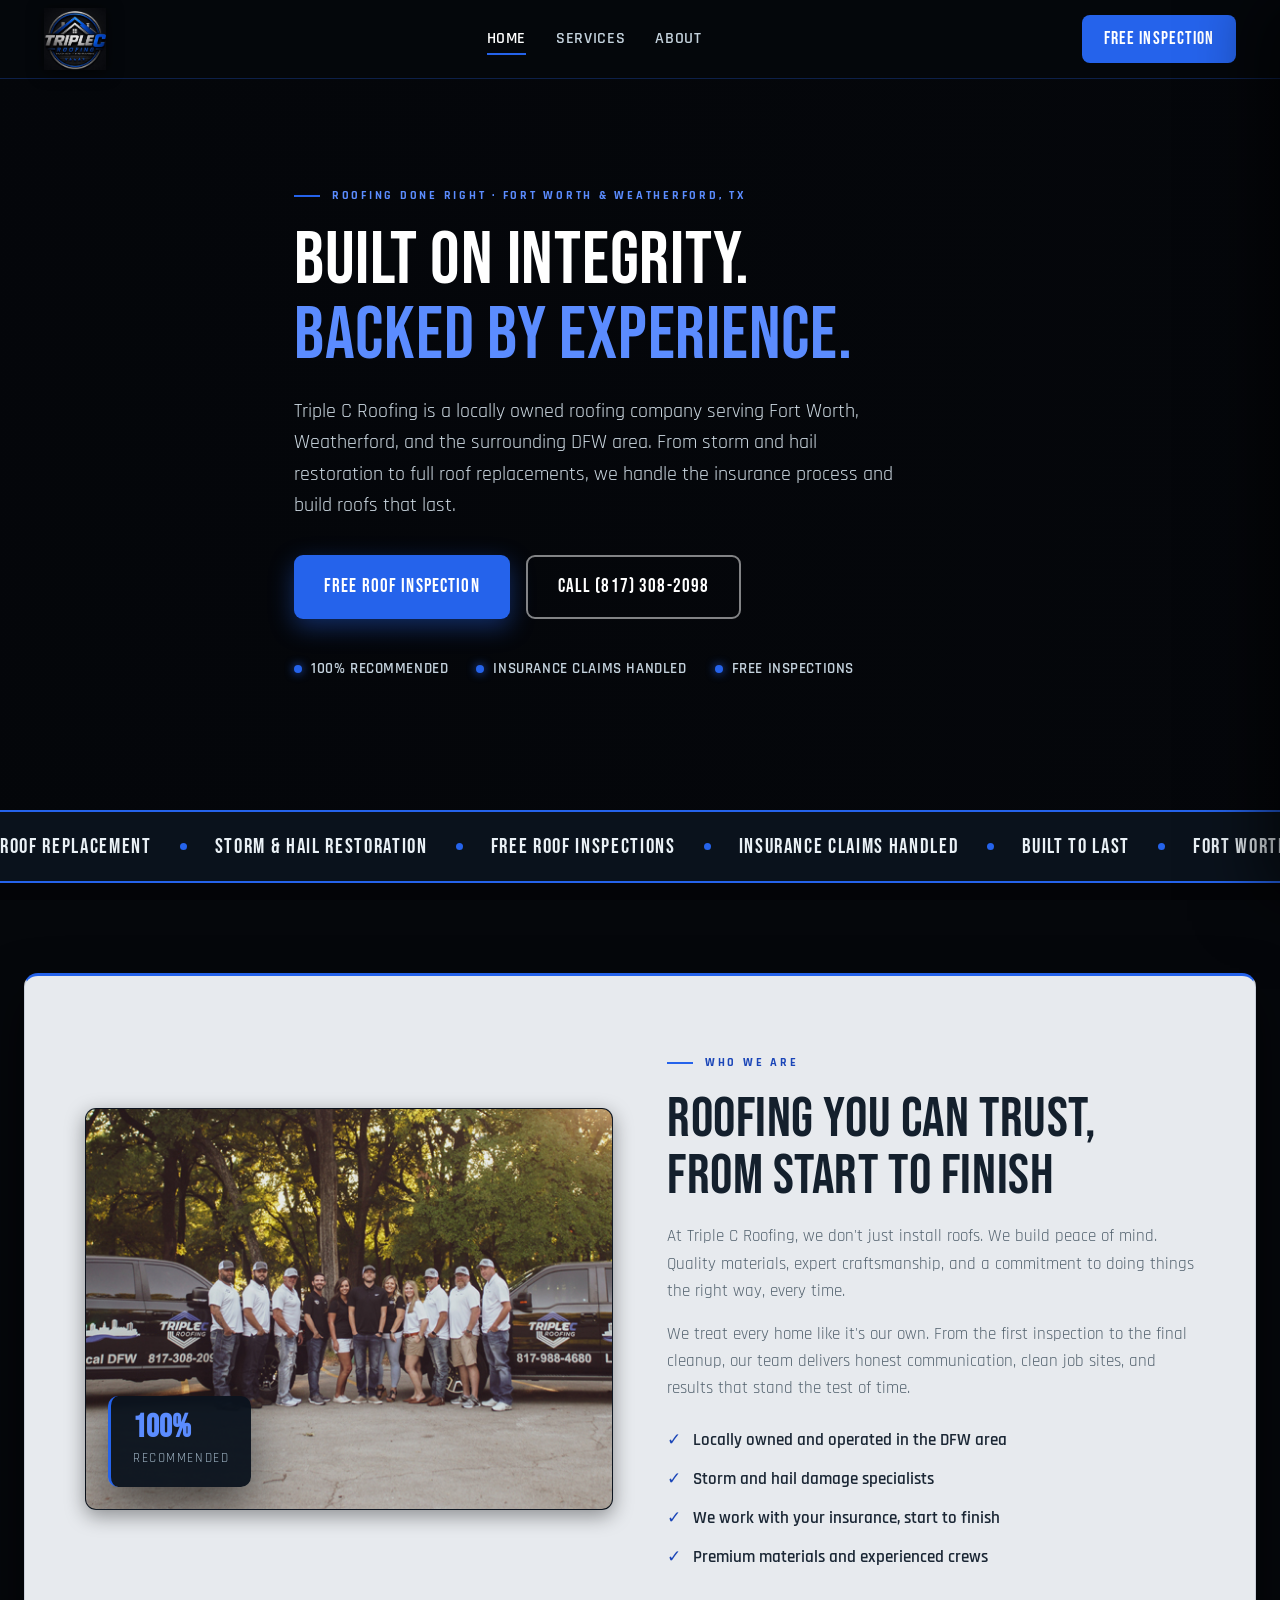
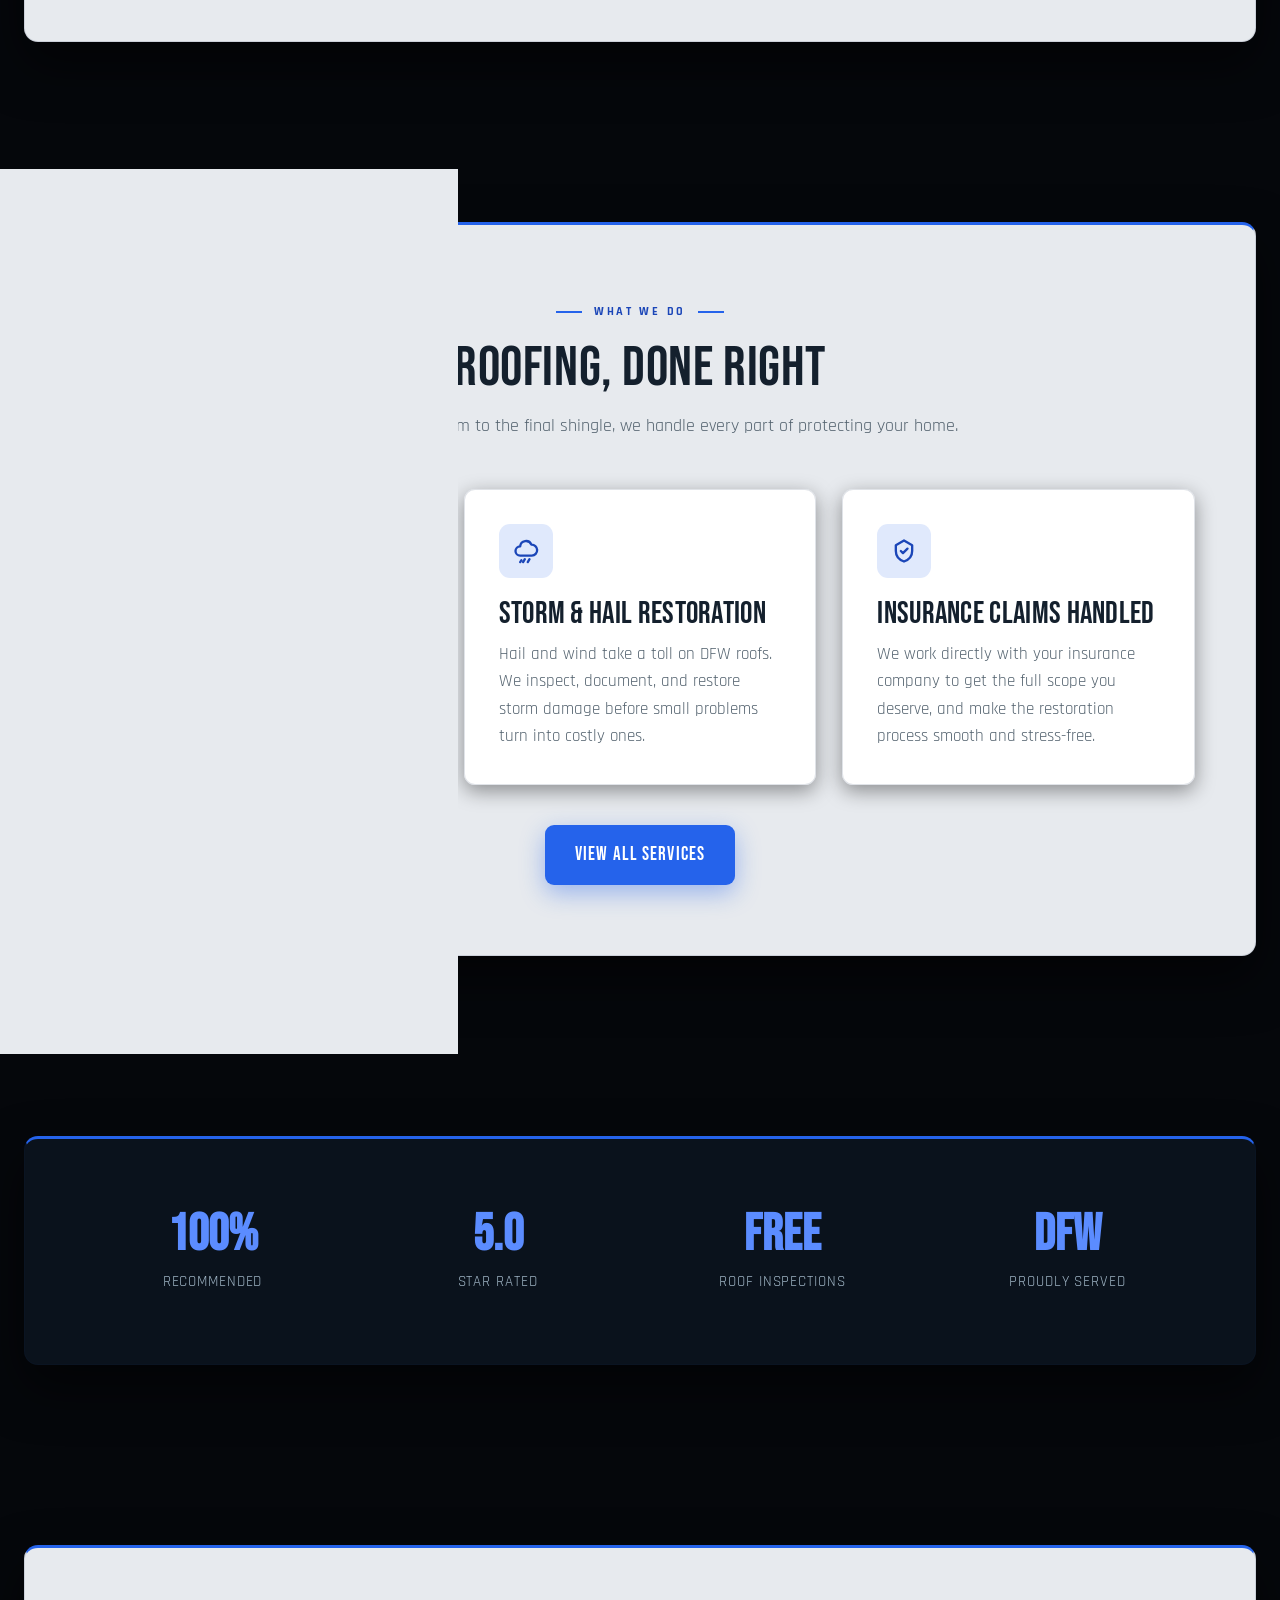
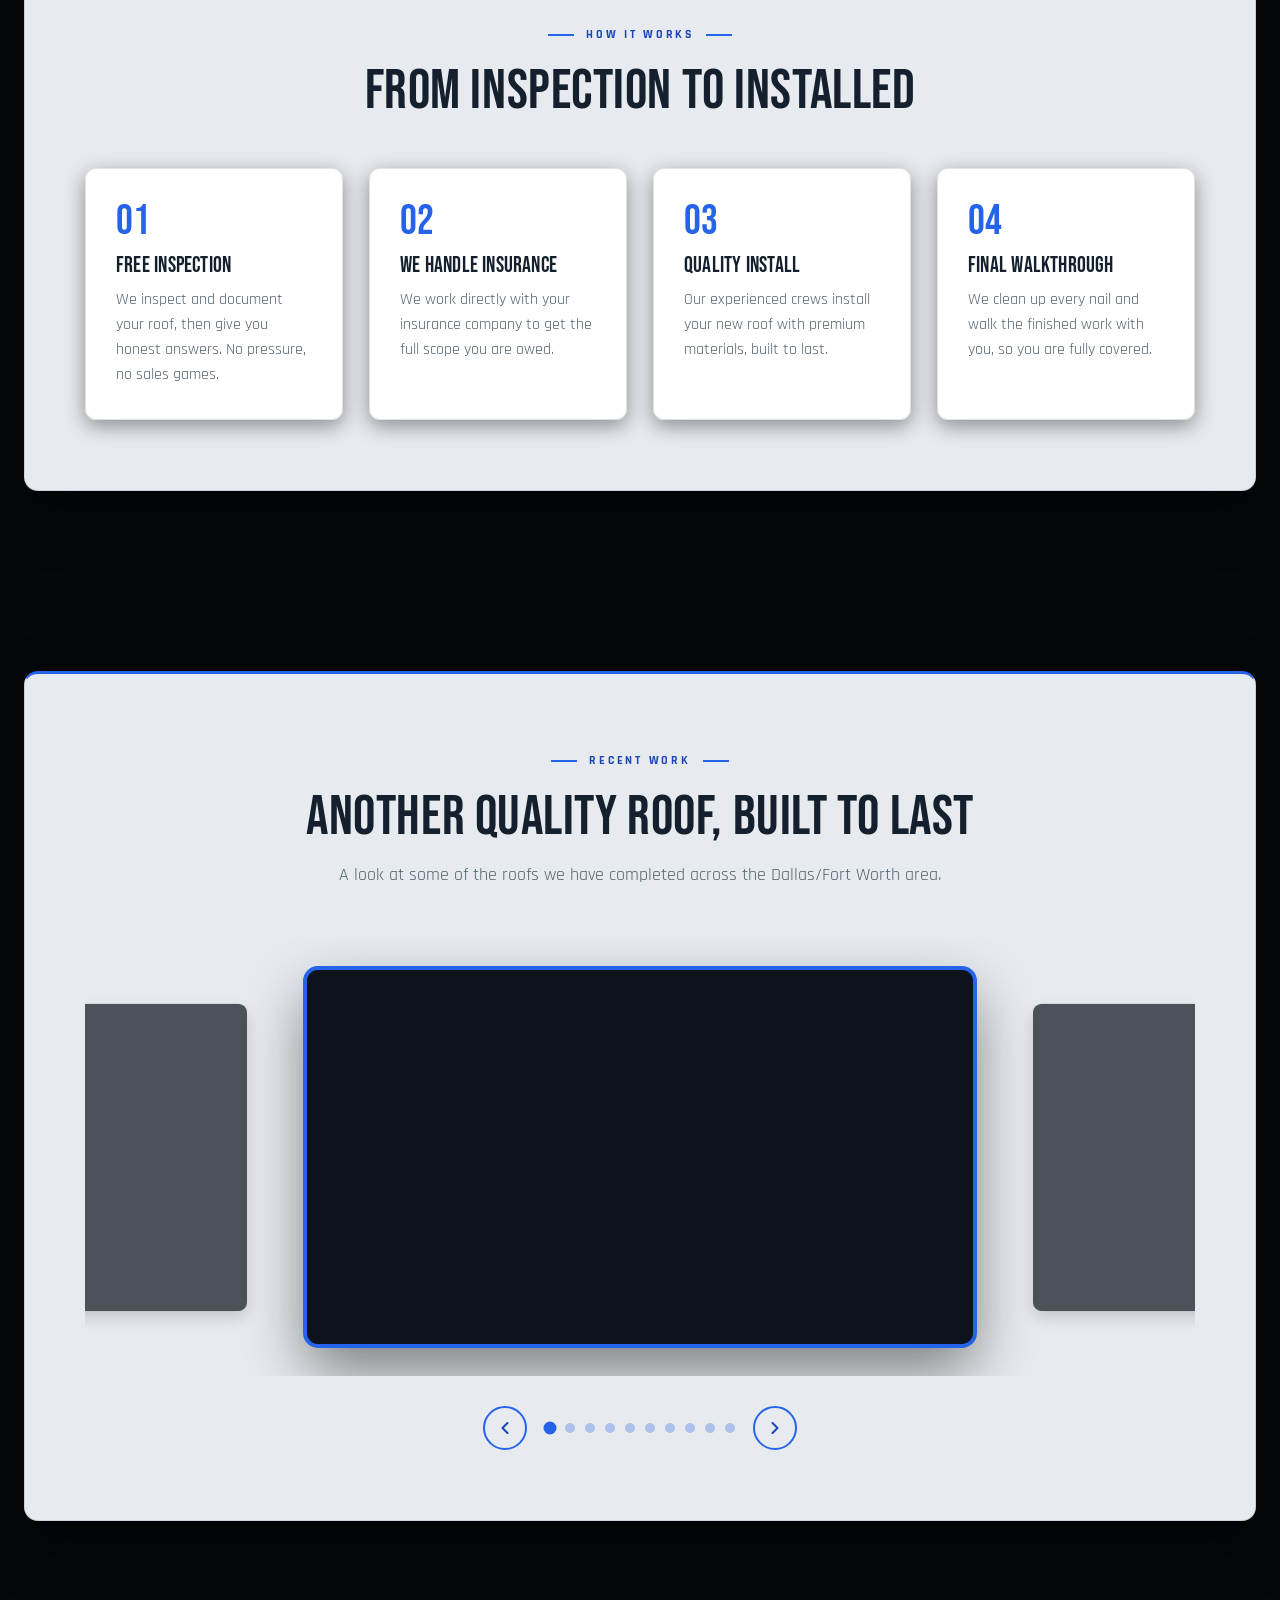
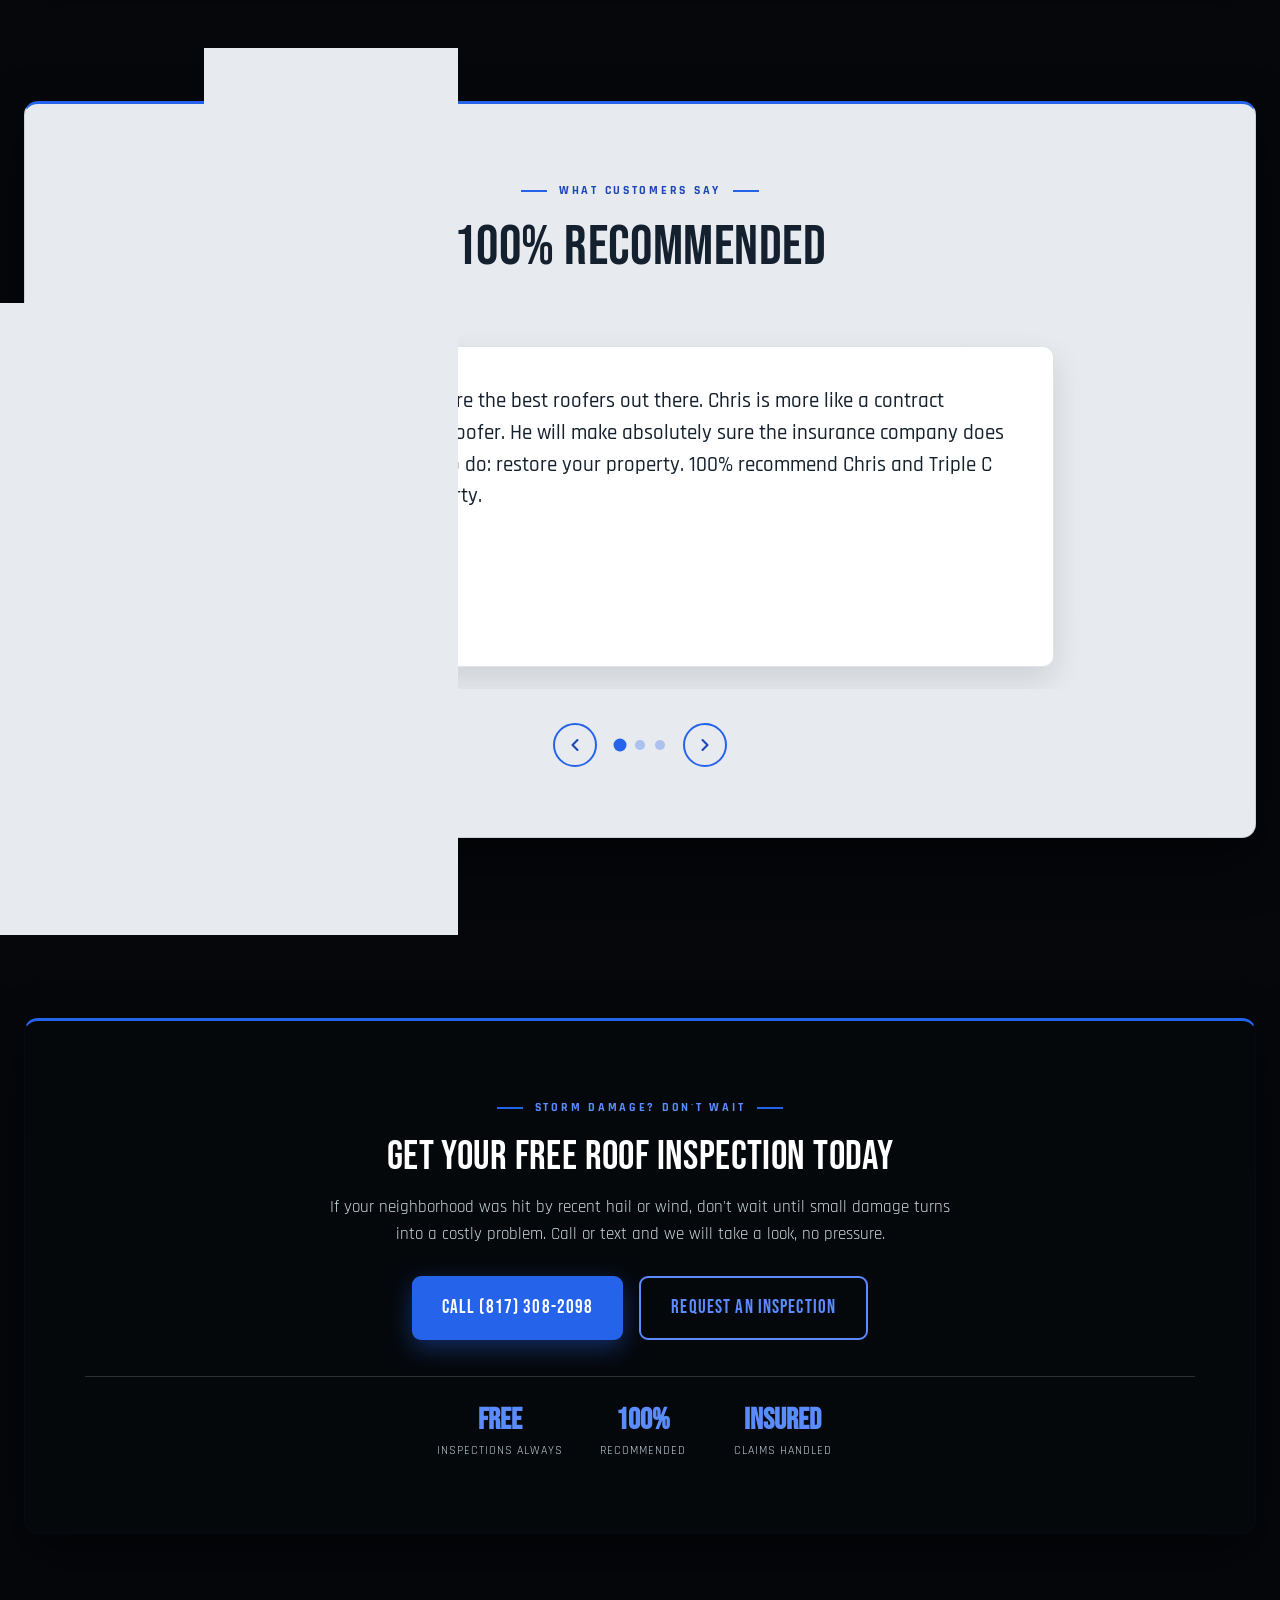
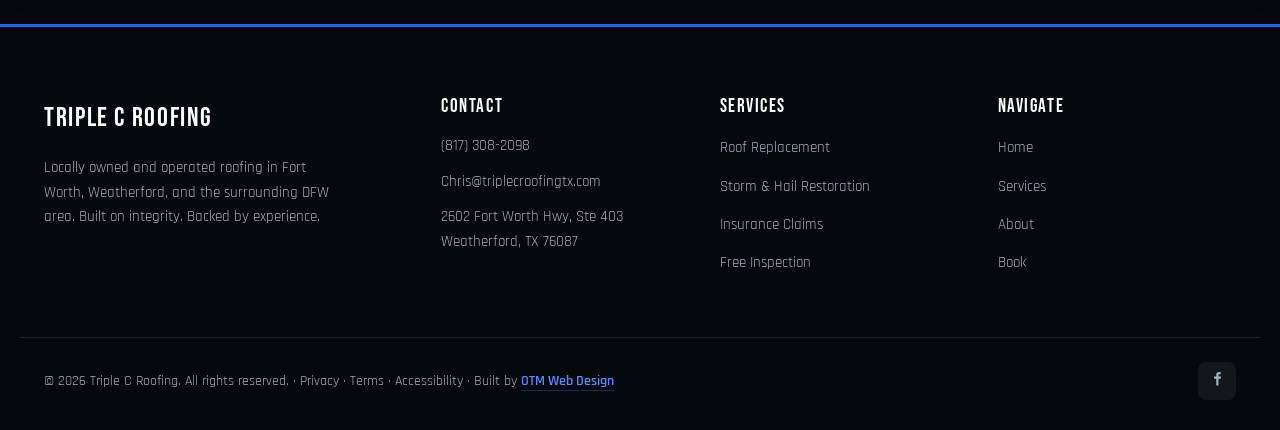
==== index.html @ 7a957431 "Initial build: Triple C Roofing demo site Cool-light background build (royal blue + steel over dark " ====
<!DOCTYPE html>
<html lang="en">
<head>
  <meta charset="UTF-8">
  <meta name="viewport" content="width=device-width, initial-scale=1.0">

  <title>Roofing in Fort Worth &amp; Weatherford, TX | Triple C Roofing</title>
  <meta name="description" content="Triple C Roofing is a locally owned Fort Worth and Weatherford, TX roofer. Roof replacement, storm and hail restoration, free inspections, and insurance claims handled.">
  <link rel="canonical" href="https://one-true-mission.github.io/triplec-roofing/">

  <link rel="preconnect" href="https://fonts.googleapis.com">
  <link rel="preconnect" href="https://fonts.gstatic.com" crossorigin>
  <link href="https://fonts.googleapis.com/css2?family=Bebas+Neue&family=Rajdhani:wght@400;500;600;700&display=swap" rel="stylesheet">

  <meta property="og:type" content="website">
  <meta property="og:site_name" content="Triple C Roofing">
  <meta property="og:title" content="Roofing in Fort Worth &amp; Weatherford, TX | Triple C Roofing">
  <meta property="og:description" content="Locally owned Fort Worth and Weatherford roofer. Roof replacement, storm and hail restoration, free inspections, and insurance claims handled.">
  <meta property="og:url" content="https://one-true-mission.github.io/triplec-roofing/">
  <meta property="og:image" content="https://one-true-mission.github.io/triplec-roofing/assets/og-image.jpg">
  <meta name="twitter:card" content="summary_large_image">
  <meta name="twitter:title" content="Roofing in Fort Worth &amp; Weatherford, TX | Triple C Roofing">
  <meta name="twitter:description" content="Locally owned DFW roofer. Storm restoration, replacements, free inspections, insurance handled.">
  <meta name="twitter:image" content="https://one-true-mission.github.io/triplec-roofing/assets/og-image.jpg">

  <script type="application/ld+json">
  {
    "@context": "https://schema.org",
    "@type": "RoofingContractor",
    "name": "Triple C Roofing",
    "description": "Locally owned and operated roofing company serving Fort Worth, Weatherford, and the surrounding Dallas/Fort Worth area. Roof replacement, storm and hail damage restoration, free inspections, and insurance claim assistance.",
    "url": "https://one-true-mission.github.io/triplec-roofing/",
    "logo": "https://one-true-mission.github.io/triplec-roofing/assets/logo.png",
    "image": "https://one-true-mission.github.io/triplec-roofing/assets/og-image.jpg",
    "telephone": "+1-817-308-2098",
    "email": "Chris@triplecroofingtx.com",
    "priceRange": "$$",
    "slogan": "Built on Integrity. Backed by Experience.",
    "founder": { "@type": "Person", "name": "Chris Sarchet" },
    "address": {
      "@type": "PostalAddress",
      "streetAddress": "2602 Fort Worth Highway, Suite 403",
      "addressLocality": "Weatherford",
      "addressRegion": "TX",
      "postalCode": "76087",
      "addressCountry": "US"
    },
    "areaServed": [
      { "@type": "City", "name": "Fort Worth" },
      { "@type": "City", "name": "Weatherford" },
      { "@type": "City", "name": "Rockwall" },
      { "@type": "City", "name": "Grand Prairie" }
    ],
    "aggregateRating": {
      "@type": "AggregateRating",
      "ratingValue": "5.0",
      "reviewCount": "19"
    },
    "sameAs": [
      "https://www.facebook.com/TripleCRoofingTX"
    ]
  }
  </script>

  <link rel="stylesheet" href="styles.css">
</head>
<body data-page="home">

  <!-- NAV -->
  <nav class="nav">
    <div class="nav-inner">
      <a class="brand" href="index.html" aria-label="Triple C Roofing home">
        <img src="assets/logo.png" alt="Triple C Roofing logo" onerror="this.style.display='none'">
      </a>
      <ul class="nav-links">
        <li><a href="index.html" data-nav="home">Home</a></li>
        <li><a href="services.html" data-nav="services">Services</a></li>
        <li><a href="about.html" data-nav="about">About</a></li>
      </ul>
      <a href="book.html" class="nav-cta">Free Inspection</a>
      <button class="hamburger" aria-label="Open menu" aria-expanded="false"><span></span><span></span><span></span></button>
    </div>
  </nav>

  <div class="nav-backdrop"></div>
  <aside class="mobile-menu" aria-label="Mobile navigation">
    <a href="index.html" data-nav="home">Home</a>
    <a href="services.html" data-nav="services">Services</a>
    <a href="about.html" data-nav="about">About</a>
    <a href="book.html" data-nav="book">Book</a>
    <a href="book.html" class="btn">Free Inspection</a>
  </aside>

  <!-- HERO -->
  <header class="hero" style="background-image:url('assets/hero-home.jpg')">
    <div class="inner hero-content">
      <span class="eyebrow">Roofing Done Right &middot; Fort Worth &amp; Weatherford, TX</span>
      <h1>Built On Integrity. <span>Backed By Experience.</span></h1>
      <p>Triple C Roofing is a locally owned roofing company serving Fort Worth, Weatherford, and the surrounding DFW area. From storm and hail restoration to full roof replacements, we handle the insurance process and build roofs that last.</p>
      <div class="hero-actions">
        <a href="book.html" class="btn btn-primary">Free Roof Inspection</a>
        <a href="tel:+18173082098" class="btn btn-ghost">Call (817) 308-2098</a>
      </div>
      <div class="hero-trust">
        <span>100% Recommended</span>
        <span>Insurance Claims Handled</span>
        <span>Free Inspections</span>
      </div>
    </div>
  </header>

  <!-- MARQUEE -->
  <div class="marquee" aria-hidden="true">
    <div class="marquee-track">
      <span class="marquee-item">Roof Replacement</span>
      <span class="marquee-item">Storm &amp; Hail Restoration</span>
      <span class="marquee-item">Free Roof Inspections</span>
      <span class="marquee-item">Insurance Claims Handled</span>
      <span class="marquee-item">Built To Last</span>
      <span class="marquee-item">Fort Worth &amp; Weatherford</span>
      <span class="marquee-item">Roof Replacement</span>
      <span class="marquee-item">Storm &amp; Hail Restoration</span>
      <span class="marquee-item">Free Roof Inspections</span>
      <span class="marquee-item">Insurance Claims Handled</span>
      <span class="marquee-item">Built To Last</span>
      <span class="marquee-item">Fort Worth &amp; Weatherford</span>
    </div>
  </div>

  <!-- INTRO -->
  <section>
    <div class="container">
      <div class="intro-grid">
        <div class="intro-media">
          <img src="assets/team.jpg" alt="The Triple C Roofing crew with their branded company trucks in the DFW area" onerror="this.style.display='none'">
          <div class="intro-badge">
            <strong>100%</strong>
            <span>Recommended</span>
          </div>
        </div>
        <div class="intro-copy">
          <span class="eyebrow">Who We Are</span>
          <h2>Roofing You Can Trust, From Start To Finish</h2>
          <p>At Triple C Roofing, we don't just install roofs. We build peace of mind. Quality materials, expert craftsmanship, and a commitment to doing things the right way, every time.</p>
          <p>We treat every home like it's our own. From the first inspection to the final cleanup, our team delivers honest communication, clean job sites, and results that stand the test of time.</p>
          <ul class="intro-list">
            <li>Locally owned and operated in the DFW area</li>
            <li>Storm and hail damage specialists</li>
            <li>We work with your insurance, start to finish</li>
            <li>Premium materials and experienced crews</li>
          </ul>
        </div>
      </div>
    </div>
  </section>

  <!-- SERVICES -->
  <section>
    <div class="container">
      <div class="section-head center">
        <span class="eyebrow eyebrow--center">What We Do</span>
        <h2>Roofing, Done Right</h2>
        <p class="lede">From the first storm to the final shingle, we handle every part of protecting your home.</p>
      </div>
      <div class="card-grid">
        <article class="card">
          <div class="card-icon" aria-hidden="true"><svg viewBox="0 0 24 24" fill="none" stroke="currentColor" stroke-width="2" stroke-linecap="round" stroke-linejoin="round"><path d="M3 12l9-7 9 7"/><path d="M5 10.5V20h14v-9.5"/><path d="M9.5 20v-5h5v5"/></svg></div>
          <h3>Roof Replacement</h3>
          <p>Full tear-off and replacement with premium materials and experienced crews. A new roof built to protect your home and stand the test of time.</p>
        </article>
        <article class="card">
          <div class="card-icon" aria-hidden="true"><svg viewBox="0 0 24 24" fill="none" stroke="currentColor" stroke-width="2" stroke-linecap="round" stroke-linejoin="round"><path d="M7 16a4 4 0 0 1 0-8 5 5 0 0 1 9.6-1.5A3.5 3.5 0 0 1 17 16z"/><path d="M11 19l-1.5 2.5M15 19l-1.5 2.5M8 20l-1 1.5"/></svg></div>
          <h3>Storm &amp; Hail Restoration</h3>
          <p>Hail and wind take a toll on DFW roofs. We inspect, document, and restore storm damage before small problems turn into costly ones.</p>
        </article>
        <article class="card">
          <div class="card-icon" aria-hidden="true"><svg viewBox="0 0 24 24" fill="none" stroke="currentColor" stroke-width="2" stroke-linecap="round" stroke-linejoin="round"><path d="M12 3l7 4v5c0 4.4-3 7.6-7 9-4-1.4-7-4.6-7-9V7z"/><path d="M9.3 12l1.8 1.8L15 10"/></svg></div>
          <h3>Insurance Claims Handled</h3>
          <p>We work directly with your insurance company to get the full scope you deserve, and make the restoration process smooth and stress-free.</p>
        </article>
      </div>
      <div class="services-more">
        <a href="services.html" class="btn btn-primary">View All Services</a>
      </div>
    </div>
  </section>

  <!-- STATS -->
  <section>
    <div class="container container--deep">
      <div class="stats-grid">
        <div class="stat"><strong>100%</strong><span>Recommended</span></div>
        <div class="stat"><strong>5.0</strong><span>Star Rated</span></div>
        <div class="stat"><strong>Free</strong><span>Roof Inspections</span></div>
        <div class="stat"><strong>DFW</strong><span>Proudly Served</span></div>
      </div>
    </div>
  </section>

  <!-- PROCESS -->
  <section>
    <div class="container">
      <div class="section-head center">
        <span class="eyebrow eyebrow--center">How It Works</span>
        <h2>From Inspection To Installed</h2>
      </div>
      <div class="process-grid">
        <div class="step"><span class="step-num">01</span><h3>Free Inspection</h3><p>We inspect and document your roof, then give you honest answers. No pressure, no sales games.</p></div>
        <div class="step"><span class="step-num">02</span><h3>We Handle Insurance</h3><p>We work directly with your insurance company to get the full scope you are owed.</p></div>
        <div class="step"><span class="step-num">03</span><h3>Quality Install</h3><p>Our experienced crews install your new roof with premium materials, built to last.</p></div>
        <div class="step"><span class="step-num">04</span><h3>Final Walkthrough</h3><p>We clean up every nail and walk the finished work with you, so you are fully covered.</p></div>
      </div>
    </div>
  </section>

  <!-- GALLERY -->
  <section>
    <div class="container">
      <div class="section-head center">
        <span class="eyebrow eyebrow--center">Recent Work</span>
        <h2>Another Quality Roof, Built To Last</h2>
        <p class="lede">A look at some of the roofs we have completed across the Dallas/Fort Worth area.</p>
      </div>
      <div class="car-viewport" data-gallery>
        <div class="car-track">
          <div class="car-slide" style="background-image:url('assets/gallery-1.jpg')" role="img" aria-label="Completed roof replacement on a Texas home"></div>
          <div class="car-slide" style="background-image:url('assets/gallery-2.jpg')" role="img" aria-label="Aerial view of a finished architectural shingle roof"></div>
          <div class="car-slide" style="background-image:url('assets/gallery-3.jpg')" role="img" aria-label="New roof and ridge line on a brick home"></div>
          <div class="car-slide" style="background-image:url('assets/gallery-4.jpg')" role="img" aria-label="Crew completing a roof installation"></div>
          <div class="car-slide" style="background-image:url('assets/gallery-5.jpg')" role="img" aria-label="Close-up of fresh shingle detail and flashing"></div>
          <div class="car-slide" style="background-image:url('assets/gallery-6.jpg')" role="img" aria-label="Finished roof replacement with a clean job site"></div>
          <div class="car-slide" style="background-image:url('assets/gallery-7.jpg')" role="img" aria-label="New roof on a Dallas/Fort Worth area home"></div>
          <div class="car-slide" style="background-image:url('assets/gallery-8.jpg')" role="img" aria-label="Roof replacement in progress by the Triple C crew"></div>
          <div class="car-slide" style="background-image:url('assets/gallery-9.jpg')" role="img" aria-label="Completed architectural shingle roof"></div>
          <div class="car-slide" style="background-image:url('assets/gallery-10.jpg')" role="img" aria-label="Aerial view of a finished Triple C roof"></div>
        </div>
      </div>
      <div class="car-controls">
        <button class="car-btn" data-car-prev aria-label="Previous photo"><svg viewBox="0 0 24 24" fill="none" stroke="currentColor" stroke-width="2.5" stroke-linecap="round" stroke-linejoin="round"><path d="M15 18l-6-6 6-6"/></svg></button>
        <div class="car-dots">
          <button class="car-dot is-active" aria-label="Photo 1"></button>
          <button class="car-dot" aria-label="Photo 2"></button>
          <button class="car-dot" aria-label="Photo 3"></button>
          <button class="car-dot" aria-label="Photo 4"></button>
          <button class="car-dot" aria-label="Photo 5"></button>
          <button class="car-dot" aria-label="Photo 6"></button>
          <button class="car-dot" aria-label="Photo 7"></button>
          <button class="car-dot" aria-label="Photo 8"></button>
          <button class="car-dot" aria-label="Photo 9"></button>
          <button class="car-dot" aria-label="Photo 10"></button>
        </div>
        <button class="car-btn" data-car-next aria-label="Next photo"><svg viewBox="0 0 24 24" fill="none" stroke="currentColor" stroke-width="2.5" stroke-linecap="round" stroke-linejoin="round"><path d="M9 6l6 6-6 6"/></svg></button>
      </div>
    </div>
  </section>

  <!-- REVIEWS -->
  <section>
    <div class="container">
      <div class="section-head center">
        <span class="eyebrow eyebrow--center">What Customers Say</span>
        <h2>100% Recommended</h2>
      </div>
      <div class="reviews-viewport" data-reviews>
        <div class="reviews-track">
          <div class="review">
            <div class="review-card">
            <p class="review-quote">Triple C and Chris are the best roofers out there. Chris is more like a contract attorney than just a roofer. He will make absolutely sure the insurance company does what you pay them to do: restore your property. 100% recommend Chris and Triple C to restore your property.</p>
            <div class="review-stars" aria-label="5 out of 5 stars">
              <svg viewBox="0 0 24 24" fill="currentColor"><path d="M12 2l3 6.3 6.9 1-5 4.9 1.2 6.8L12 17.8 5.9 21l1.2-6.8-5-4.9 6.9-1z"/></svg>
              <svg viewBox="0 0 24 24" fill="currentColor"><path d="M12 2l3 6.3 6.9 1-5 4.9 1.2 6.8L12 17.8 5.9 21l1.2-6.8-5-4.9 6.9-1z"/></svg>
              <svg viewBox="0 0 24 24" fill="currentColor"><path d="M12 2l3 6.3 6.9 1-5 4.9 1.2 6.8L12 17.8 5.9 21l1.2-6.8-5-4.9 6.9-1z"/></svg>
              <svg viewBox="0 0 24 24" fill="currentColor"><path d="M12 2l3 6.3 6.9 1-5 4.9 1.2 6.8L12 17.8 5.9 21l1.2-6.8-5-4.9 6.9-1z"/></svg>
              <svg viewBox="0 0 24 24" fill="currentColor"><path d="M12 2l3 6.3 6.9 1-5 4.9 1.2 6.8L12 17.8 5.9 21l1.2-6.8-5-4.9 6.9-1z"/></svg>
            </div>
            <div class="review-name">Bob Groff</div>
            <div class="review-meta">Facebook Recommendation</div>
            </div>
          </div>
          <div class="review">
            <div class="review-card">
            <p class="review-quote">Had a great experience with Triple C Roofing! They were professional, on time, and did quality work on our roof. Everything was completed as promised, and the clean-up was spotless. Highly recommend for anyone needing reliable roofing services!</p>
            <div class="review-stars" aria-label="5 out of 5 stars">
              <svg viewBox="0 0 24 24" fill="currentColor"><path d="M12 2l3 6.3 6.9 1-5 4.9 1.2 6.8L12 17.8 5.9 21l1.2-6.8-5-4.9 6.9-1z"/></svg>
              <svg viewBox="0 0 24 24" fill="currentColor"><path d="M12 2l3 6.3 6.9 1-5 4.9 1.2 6.8L12 17.8 5.9 21l1.2-6.8-5-4.9 6.9-1z"/></svg>
              <svg viewBox="0 0 24 24" fill="currentColor"><path d="M12 2l3 6.3 6.9 1-5 4.9 1.2 6.8L12 17.8 5.9 21l1.2-6.8-5-4.9 6.9-1z"/></svg>
              <svg viewBox="0 0 24 24" fill="currentColor"><path d="M12 2l3 6.3 6.9 1-5 4.9 1.2 6.8L12 17.8 5.9 21l1.2-6.8-5-4.9 6.9-1z"/></svg>
              <svg viewBox="0 0 24 24" fill="currentColor"><path d="M12 2l3 6.3 6.9 1-5 4.9 1.2 6.8L12 17.8 5.9 21l1.2-6.8-5-4.9 6.9-1z"/></svg>
            </div>
            <div class="review-name">Mathew Taylor</div>
            <div class="review-meta">Facebook Recommendation</div>
            </div>
          </div>
          <div class="review">
            <div class="review-card">
            <p class="review-quote">I highly recommend Jason and his crew for your roofing job. Professional from start to finish and a pleasure to work with.</p>
            <div class="review-stars" aria-label="5 out of 5 stars">
              <svg viewBox="0 0 24 24" fill="currentColor"><path d="M12 2l3 6.3 6.9 1-5 4.9 1.2 6.8L12 17.8 5.9 21l1.2-6.8-5-4.9 6.9-1z"/></svg>
              <svg viewBox="0 0 24 24" fill="currentColor"><path d="M12 2l3 6.3 6.9 1-5 4.9 1.2 6.8L12 17.8 5.9 21l1.2-6.8-5-4.9 6.9-1z"/></svg>
              <svg viewBox="0 0 24 24" fill="currentColor"><path d="M12 2l3 6.3 6.9 1-5 4.9 1.2 6.8L12 17.8 5.9 21l1.2-6.8-5-4.9 6.9-1z"/></svg>
              <svg viewBox="0 0 24 24" fill="currentColor"><path d="M12 2l3 6.3 6.9 1-5 4.9 1.2 6.8L12 17.8 5.9 21l1.2-6.8-5-4.9 6.9-1z"/></svg>
              <svg viewBox="0 0 24 24" fill="currentColor"><path d="M12 2l3 6.3 6.9 1-5 4.9 1.2 6.8L12 17.8 5.9 21l1.2-6.8-5-4.9 6.9-1z"/></svg>
            </div>
            <div class="review-name">Pat Spence</div>
            <div class="review-meta">Facebook Recommendation</div>
            </div>
          </div>
        </div>
      </div>
      <div class="reviews-controls">
        <button class="rev-btn" data-rev-prev aria-label="Previous review"><svg viewBox="0 0 24 24" fill="none" stroke="currentColor" stroke-width="2.5" stroke-linecap="round" stroke-linejoin="round"><path d="M15 18l-6-6 6-6"/></svg></button>
        <div class="rev-dots">
          <button class="rev-dot is-active" aria-label="Review 1"></button>
          <button class="rev-dot" aria-label="Review 2"></button>
          <button class="rev-dot" aria-label="Review 3"></button>
        </div>
        <button class="rev-btn" data-rev-next aria-label="Next review"><svg viewBox="0 0 24 24" fill="none" stroke="currentColor" stroke-width="2.5" stroke-linecap="round" stroke-linejoin="round"><path d="M9 6l6 6-6 6"/></svg></button>
      </div>
    </div>
  </section>

  <!-- CTA -->
  <section>
    <div class="container cta">
      <span class="eyebrow eyebrow--center">Storm Damage? Don't Wait</span>
      <h2>Get Your Free Roof Inspection Today</h2>
      <p>If your neighborhood was hit by recent hail or wind, don't wait until small damage turns into a costly problem. Call or text and we will take a look, no pressure.</p>
      <div class="cta-actions">
        <a href="tel:+18173082098" class="btn btn-primary">Call (817) 308-2098</a>
        <a href="book.html" class="btn btn-outline">Request An Inspection</a>
      </div>
      <div class="cta-trust">
        <div><strong>Free</strong><span>Inspections Always</span></div>
        <div><strong>100%</strong><span>Recommended</span></div>
        <div><strong>Insured</strong><span>Claims Handled</span></div>
      </div>
    </div>
  </section>

  <!-- FOOTER -->
  <footer class="footer">
    <div class="footer-grid">
      <div class="footer-brand">
        <span class="brand-mark">TRIPLE C ROOFING</span>
        <p>Locally owned and operated roofing in Fort Worth, Weatherford, and the surrounding DFW area. Built on integrity. Backed by experience.</p>
      </div>
      <div>
        <h4>Contact</h4>
        <ul class="footer-contact">
          <li><a href="tel:+18173082098">(817) 308-2098</a></li>
          <li><a href="mailto:Chris@triplecroofingtx.com">Chris@triplecroofingtx.com</a></li>
          <li><span>2602 Fort Worth Hwy, Ste 403<br>Weatherford, TX 76087</span></li>
        </ul>
      </div>
      <div>
        <h4>Services</h4>
        <ul>
          <li><a href="services.html">Roof Replacement</a></li>
          <li><a href="services.html">Storm &amp; Hail Restoration</a></li>
          <li><a href="services.html">Insurance Claims</a></li>
          <li><a href="book.html">Free Inspection</a></li>
        </ul>
      </div>
      <div>
        <h4>Navigate</h4>
        <ul>
          <li><a href="index.html">Home</a></li>
          <li><a href="services.html">Services</a></li>
          <li><a href="about.html">About</a></li>
          <li><a href="book.html">Book</a></li>
        </ul>
      </div>
    </div>
    <div class="footer-bottom">
      <div>&copy; 2026 Triple C Roofing. All rights reserved. &middot;
        <a href="privacy.html">Privacy</a> &middot;
        <a href="terms.html">Terms</a> &middot;
        <a href="accessibility.html">Accessibility</a> &middot;
        Built by <a href="https://otm-designs.com" target="_blank" rel="noopener">OTM Web Design</a>
      </div>
      <div class="footer-social">
        <a href="https://www.facebook.com/TripleCRoofingTX" target="_blank" rel="noopener" aria-label="Triple C Roofing on Facebook">
          <svg viewBox="0 0 24 24" fill="currentColor"><path d="M14 9h3l.5-3H14V4.5c0-.9.3-1.5 1.6-1.5H17V.3C16.7.2 15.8 0 14.7 0 12.3 0 11 1.4 11 4v2H8v3h3v9h3z"/></svg>
        </a>
      </div>
    </div>
  </footer>

  <a href="tel:+18173082098" class="call-bar">Call Now &middot; (817) 308-2098</a>

  <script src="script.js"></script>
</body>
</html>
---- styles.css ----
/* ============================================================
   TRIPLE C ROOFING
   Built by OTM Web Design
   Background build: cool-light porcelain frames floating over a
   dark atmospheric roofline background. Royal-blue brand accent
   with brushed-steel neutrals, matching the TripleC logo.
   ============================================================ */

/* ---------- RESET ---------- */
*, *::before, *::after { box-sizing: border-box; margin: 0; padding: 0; }
html { scroll-behavior: smooth; -webkit-text-size-adjust: 100%; }
img { max-width: 100%; display: block; }
a { text-decoration: none; color: inherit; }
ul { list-style: none; }
button { font-family: inherit; cursor: pointer; border: none; background: none; }
input, textarea, select { font-family: inherit; }

/* ---------- TOKENS ---------- */
:root {
  --accent: #2563eb;
  --accent-bright: #5b8cff;
  --accent-deep: #1b46b8;
  --accent-rgb: 37, 99, 235;

  --ink: #1b2735;
  --ink-soft: #54636f;
  --heading: #14202d;

  --frame: rgba(244, 247, 251, 0.95);
  --frame-card: rgba(255, 255, 255, 0.97);
  --frame-deep: rgba(11, 19, 30, 0.96);
  --frame-deep-text: #eaf1f6;
  --frame-deep-soft: #9fb4c4;

  --footer-bg: #05080c;
  --line: rgba(20, 45, 80, 0.13);

  --bg-fallback: #05070b;
  --media-fallback: linear-gradient(150deg, #131a23 0%, #060a0f 100%);

  --shadow-soft: 0 6px 20px rgba(0, 0, 0, 0.4);
  --shadow-lift: 0 22px 50px rgba(0, 0, 0, 0.55);

  --container: 1240px;
  --radius: 14px;
  --radius-card: 11px;

  --font-display: 'Bebas Neue', 'Arial Narrow', sans-serif;
  --font-body: 'Rajdhani', 'Segoe UI', system-ui, sans-serif;
}

/* ---------- BASE ---------- */
body {
  font-family: var(--font-body);
  font-size: 17px;
  line-height: 1.6;
  color: var(--ink);
  background: var(--bg-fallback);
  overflow-x: hidden;
}
body.nav-open { overflow: hidden; }

body::before {
  content: "";
  position: fixed;
  inset: 0;
  background-image: url('assets/body-bg.jpg');
  background-size: cover;
  background-position: center;
  background-color: var(--bg-fallback);
  filter: brightness(0.62) saturate(1.05);
  z-index: -2;
}
body::after {
  content: "";
  position: fixed;
  inset: 0;
  background: radial-gradient(1200px 600px at 72% -10%, rgba(var(--accent-rgb), 0.18), transparent 60%);
  z-index: -1;
}

h1, h2, h3, h4 {
  font-family: var(--font-display);
  font-weight: 400;
  line-height: 1.02;
  letter-spacing: 0.01em;
  text-transform: uppercase;
  text-wrap: balance;
  color: var(--heading);
}
p { text-wrap: pretty; }

h1 { font-size: clamp(2.8rem, 6vw, 4.6rem); }
h2 { font-size: clamp(2.2rem, 4.5vw, 3.5rem); }
h3 { font-size: clamp(1.5rem, 2.4vw, 2rem); }

.lede { font-size: 1.15rem; color: var(--ink-soft); text-wrap: pretty; }

/* ---------- SHARED LAYOUT ---------- */
.inner { width: 100%; max-width: var(--container); margin: 0 auto; padding: 0 24px; }
section { padding: 90px 0; position: relative; }

.container {
  position: relative;
  width: calc(100% - 48px);
  max-width: var(--container);
  margin: 0 auto;
  background: var(--frame);
  border: 1px solid var(--line);
  border-top: 3px solid var(--accent);
  border-radius: var(--radius);
  box-shadow: var(--shadow-lift);
  backdrop-filter: blur(8px);
  padding: 70px 60px;
}
.container--deep { background: var(--frame-deep); }
.container--deep h2, .container--deep h3 { color: #fff; }
.container--prose { max-width: 880px; }

/* ---------- EYEBROW ---------- */
.eyebrow { display: inline-flex; align-items: center; gap: 12px; font-size: 0.78rem; font-weight: 700; letter-spacing: 0.22em; text-transform: uppercase; color: var(--accent-deep); margin-bottom: 18px; }
.eyebrow::before { content: ""; width: 26px; height: 2px; background: var(--accent); }
.eyebrow--center { justify-content: center; }
.eyebrow--center::after { content: ""; width: 26px; height: 2px; background: var(--accent); }
.hero .eyebrow, .page-hero .eyebrow, .cta .eyebrow, .container--deep .eyebrow { color: var(--accent-bright); }

/* ---------- BUTTONS ---------- */
.btn { display: inline-flex; align-items: center; justify-content: center; gap: 10px; font-family: var(--font-display); font-size: 1.18rem; letter-spacing: 0.06em; text-transform: uppercase; padding: 15px 30px; border-radius: 9px; transition: transform 0.2s ease, background 0.2s ease, color 0.2s ease, box-shadow 0.2s ease; }
.btn-primary { background: var(--accent); color: #fff; box-shadow: 0 8px 24px rgba(var(--accent-rgb), 0.4); }
.btn-primary:hover { background: var(--accent-bright); transform: translateY(-3px); box-shadow: 0 12px 30px rgba(var(--accent-rgb), 0.5); }
.btn-outline { border: 2px solid var(--accent); color: var(--accent-deep); }
.btn-outline:hover { background: var(--accent); color: #fff; transform: translateY(-3px); }
.cta .btn-outline { color: var(--accent-bright); border-color: var(--accent-bright); }
.btn-ghost { border: 2px solid rgba(255, 255, 255, 0.5); color: #fff; }
.btn-ghost:hover { background: #fff; color: #06080b; transform: translateY(-3px); }
.btn-block { width: 100%; }

/* ============================================================
   NAV
   ============================================================ */
.nav { position: fixed; top: 0; left: 0; right: 0; z-index: 100; background: rgba(5, 8, 12, 0.88); backdrop-filter: blur(10px); border-bottom: 1px solid rgba(var(--accent-rgb), 0.28); }
.nav-inner { display: flex; align-items: center; justify-content: space-between; max-width: var(--container); margin: 0 auto; padding: 8px 24px; }
.brand { display: flex; align-items: center; }
.brand img { height: 62px; width: auto; filter: drop-shadow(0 2px 8px rgba(0, 0, 0, 0.6)); transition: transform 0.25s ease; }
.brand:hover img { transform: scale(1.04); }
.nav-links { display: flex; align-items: center; gap: 30px; }
.nav-links a { font-size: 1.02rem; font-weight: 600; letter-spacing: 0.04em; text-transform: uppercase; color: #c4d2dd; padding: 6px 0; position: relative; transition: color 0.2s ease; }
.nav-links a::after { content: ""; position: absolute; left: 0; bottom: 0; width: 0; height: 2px; background: var(--accent); transition: width 0.25s ease; }
.nav-links a:hover, .nav-links a.is-active { color: #fff; }
.nav-links a:hover::after, .nav-links a.is-active::after { width: 100%; }
.nav-cta { font-family: var(--font-display); font-size: 1.1rem; letter-spacing: 0.06em; background: var(--accent); color: #fff !important; padding: 10px 22px; border-radius: 8px; transition: background 0.2s ease, transform 0.2s ease; }
.nav-cta::after { display: none; }
.nav-cta:hover { background: var(--accent-bright); transform: translateY(-2px); }

/* ---------- HAMBURGER ---------- */
.hamburger { display: none; position: relative; width: 48px; height: 48px; margin-left: auto; z-index: 220; }
.hamburger span { position: absolute; left: 11px; width: 26px; height: 2.5px; background: var(--accent-bright); border-radius: 2px; transition: transform 0.3s cubic-bezier(0.5, 0, 0.2, 1), opacity 0.3s cubic-bezier(0.5, 0, 0.2, 1); }
.hamburger span:nth-child(1) { top: 16px; }
.hamburger span:nth-child(2) { top: 22.75px; }
.hamburger span:nth-child(3) { top: 29.5px; }
.hamburger.is-open span:nth-child(1) { transform: translateY(6.75px) rotate(45deg); }
.hamburger.is-open span:nth-child(2) { opacity: 0; }
.hamburger.is-open span:nth-child(3) { transform: translateY(-6.75px) rotate(-45deg); }

/* ---------- MOBILE MENU ---------- */
.nav-backdrop { position: fixed; inset: 0; background: rgba(0, 0, 0, 0.6); backdrop-filter: blur(2px); opacity: 0; pointer-events: none; transition: opacity 0.35s ease; z-index: 200; }
.nav-backdrop.is-open { opacity: 1; pointer-events: auto; }
.mobile-menu { position: fixed; top: 0; right: 0; bottom: 0; width: min(78vw, 360px); background: linear-gradient(165deg, #090d12 0%, #0f151d 60%, #0b1117 100%); border-left: 3px solid var(--accent); box-shadow: -20px 0 60px rgba(0, 0, 0, 0.6); padding: 96px 32px 50px; transform: translateX(100%); transition: transform 0.4s cubic-bezier(0.5, 0, 0.2, 1); z-index: 210; display: flex; flex-direction: column; }
.mobile-menu.is-open { transform: translateX(0); }
.mobile-menu a { font-family: var(--font-display); font-size: 1.55rem; letter-spacing: 0.1em; text-transform: uppercase; color: #e8eef3; padding: 18px 0; border-bottom: 1px solid rgba(var(--accent-rgb), 0.22); transition: color 0.3s cubic-bezier(0.5, 0, 0.2, 1), padding-left 0.3s cubic-bezier(0.5, 0, 0.2, 1); }
.mobile-menu a:hover, .mobile-menu a.is-active { color: var(--accent-bright); padding-left: 10px; }
.mobile-menu .btn { margin-top: 26px; width: 100%; background: var(--accent); color: #fff; }
.mobile-menu .btn:hover { background: var(--accent-bright); }

/* ============================================================
   HERO
   ============================================================ */
.hero { position: relative; min-height: 90vh; display: flex; align-items: center; padding: 140px 0 90px; background-color: #05070b; background-size: cover; background-position: center; overflow: hidden; }
.hero::before { content: ""; position: absolute; inset: 0; background: linear-gradient(100deg, rgba(4, 6, 10, 0.92) 0%, rgba(4, 6, 10, 0.74) 44%, rgba(4, 6, 10, 0.34) 100%); }
.hero-content { position: relative; max-width: 740px; }
.hero h1 { color: #fff; margin-bottom: 22px; }
.hero h1 span { color: var(--accent-bright); }
.hero p { color: #cdd9e2; font-size: 1.22rem; max-width: 600px; margin-bottom: 34px; }
.hero-actions { display: flex; flex-wrap: wrap; gap: 16px; }
.hero-trust { display: flex; flex-wrap: wrap; gap: 14px 28px; margin-top: 38px; }
.hero-trust span { display: inline-flex; align-items: center; gap: 9px; font-size: 0.92rem; font-weight: 600; letter-spacing: 0.04em; text-transform: uppercase; color: #c4d2dd; }
.hero-trust span::before { content: ""; width: 8px; height: 8px; border-radius: 50%; background: var(--accent); box-shadow: 0 0 10px rgba(var(--accent-rgb), 0.9); }

/* ---------- PAGE HERO ---------- */
.page-hero { position: relative; display: flex; align-items: center; text-align: center; min-height: 48vh; padding: 150px 0 80px; background-color: #05070b; background-size: cover; background-position: center; border-bottom: 3px solid var(--accent); overflow: hidden; }
.page-hero::before { content: ""; position: absolute; inset: 0; background: linear-gradient(180deg, rgba(4, 6, 10, 0.76) 0%, rgba(4, 6, 10, 0.61) 100%); }
.page-hero .inner { position: relative; max-width: 840px; }
.page-hero .eyebrow { justify-content: center; }
.page-hero h1 { color: #fff; margin-bottom: 18px; }
.page-hero p { color: #cdd9e2; font-size: 1.15rem; max-width: 640px; margin: 0 auto; }
.page-hero--short { min-height: 30vh; padding: 140px 0 56px; background-image: linear-gradient(150deg, #0d141c 0%, #05070b 100%); }
.page-hero--short::before { background: none; }
.page-hero--short p { color: var(--accent-bright); font-weight: 600; letter-spacing: 0.05em; text-transform: uppercase; font-size: 0.92rem; }

/* ---------- HERO-TO-CONTENT TRANSITION (inner pages, no marquee) ---------- */
.page-hero + section .container::after,
.page-hero + section > .container::after { content: ""; position: absolute; top: -3px; left: 50%; transform: translateX(-50%); width: 90px; height: 3px; background: var(--accent); border-radius: 0 0 3px 3px; box-shadow: 0 0 14px rgba(var(--accent-rgb), 0.7); }

/* ============================================================
   MARQUEE
   ============================================================ */
.marquee { background: var(--frame-deep); border-top: 2px solid var(--accent); border-bottom: 2px solid var(--accent); overflow: hidden; }
.marquee-track { display: flex; width: max-content; animation: marquee 38s linear infinite; }
.marquee:hover .marquee-track { animation-play-state: paused; }
.marquee-item { display: inline-flex; align-items: center; padding: 18px 0; font-family: var(--font-display); font-size: 1.3rem; letter-spacing: 0.08em; color: var(--frame-deep-text); white-space: nowrap; }
.marquee-item::after { content: ""; display: inline-block; width: 7px; height: 7px; border-radius: 50%; background: var(--accent); margin: 0 28px; }
@keyframes marquee { from { transform: translateX(0); } to { transform: translateX(-50%); } }
@media (prefers-reduced-motion: reduce) { .marquee-track { animation: none; flex-wrap: wrap; justify-content: center; } }

/* ============================================================
   SECTION HEADS + INTRO
   ============================================================ */
.section-head { max-width: 760px; margin-bottom: 48px; }
.section-head.center { margin-left: auto; margin-right: auto; text-align: center; }
.section-head p { margin-top: 14px; }

.intro-grid { display: grid; grid-template-columns: 1fr 1fr; gap: 54px; align-items: center; }
.intro-media { position: relative; min-height: 400px; border-radius: var(--radius-card); background: var(--media-fallback); box-shadow: var(--shadow-soft); overflow: hidden; border: 1px solid var(--line); }
.intro-media img { width: 100%; height: 100%; min-height: 400px; object-fit: cover; }
.intro-badge { position: absolute; bottom: 22px; left: 22px; background: var(--frame-deep); color: #fff; padding: 16px 22px; border-radius: 10px; border-left: 3px solid var(--accent); box-shadow: var(--shadow-lift); z-index: 2; }
.intro-badge strong { display: block; font-family: var(--font-display); font-size: 2rem; color: var(--accent-bright); line-height: 1; }
.intro-badge span { font-size: 0.82rem; letter-spacing: 0.12em; text-transform: uppercase; color: var(--frame-deep-soft); }
.intro-copy h2 { margin-bottom: 18px; }
.intro-copy p { color: var(--ink-soft); }
.intro-copy p + p { margin-top: 16px; }
.intro-list { margin-top: 24px; display: grid; gap: 12px; }
.intro-list li { display: flex; gap: 12px; font-weight: 600; color: var(--ink); }
.intro-list li::before { content: "\2713"; color: var(--accent-deep); font-weight: 700; }

/* ---------- CHECKLIST (services includes) ---------- */
.checklist { display: grid; grid-template-columns: 1fr 1fr; gap: 14px 34px; margin-top: 8px; }
.checklist li { display: flex; gap: 12px; font-weight: 600; color: var(--ink); }
.checklist li::before { content: "\2713"; color: var(--accent-deep); font-weight: 700; flex-shrink: 0; }

/* ---------- TEAM CARDS ---------- */
.team-card .eyebrow { margin-bottom: 10px; }
.team-card h3 { margin-bottom: 12px; }
.team-card p { color: var(--ink-soft); }
.team-card p + p { margin-top: 12px; }

/* ---------- CARD GRID ---------- */
.card-grid { display: grid; grid-template-columns: repeat(3, 1fr); gap: 26px; }
.card { background: var(--frame-card); border: 1px solid var(--line); border-radius: var(--radius-card); padding: 34px; box-shadow: var(--shadow-soft); transition: transform 0.25s ease, box-shadow 0.25s ease, border-color 0.25s ease; }
.card:hover { transform: translateY(-4px); box-shadow: var(--shadow-lift); border-color: var(--accent); }
.card-icon { width: 54px; height: 54px; display: flex; align-items: center; justify-content: center; border-radius: 11px; background: rgba(var(--accent-rgb), 0.14); color: var(--accent-deep); margin-bottom: 20px; }
.card-icon svg { width: 28px; height: 28px; }
.card h3 { margin-bottom: 12px; }
.card p { color: var(--ink-soft); }
.services-more { text-align: center; margin-top: 40px; }
.services-note { max-width: 640px; margin: 50px auto 0; padding: 38px; text-align: center; background: var(--frame-card); border: 1px solid var(--line); border-radius: var(--radius-card); box-shadow: var(--shadow-soft); }
.services-note h3 { margin-bottom: 12px; }
.services-note p { color: var(--ink-soft); margin-bottom: 24px; }

/* ---------- STATS ---------- */
.stats-grid { display: grid; grid-template-columns: repeat(4, 1fr); gap: 30px; text-align: center; }
.stat strong { display: block; font-family: var(--font-display); font-size: clamp(2.6rem, 4vw, 3.6rem); color: var(--accent-bright); line-height: 1; }
.stat span { display: block; margin-top: 10px; font-size: 0.92rem; letter-spacing: 0.06em; text-transform: uppercase; color: var(--frame-deep-soft); }

/* ---------- PROCESS ---------- */
.process-grid { display: grid; grid-template-columns: repeat(4, 1fr); gap: 26px; }
.step { position: relative; background: var(--frame-card); border: 1px solid var(--line); border-radius: var(--radius-card); padding: 32px 30px; box-shadow: var(--shadow-soft); transition: transform 0.25s ease, box-shadow 0.25s ease, border-color 0.25s ease; }
.step:hover { transform: translateY(-4px); box-shadow: var(--shadow-lift); border-color: var(--accent); }
.step-num { font-family: var(--font-display); font-size: 2.6rem; color: var(--accent); line-height: 1; display: block; margin-bottom: 12px; }
.step h3 { font-size: 1.35rem; margin-bottom: 10px; }
.step p { color: var(--ink-soft); font-size: 0.98rem; }

/* ============================================================
   GALLERY CAROUSEL (peek / featured pattern)
   ============================================================ */
.car-viewport { position: relative; overflow: hidden; padding: 32px 0; }
.car-track {
  --slide-w: 60%;
  --prev-x: -150%;
  --next-x: 50%;
  --track-h: 33.75%;
  position: relative;
  width: 100%;
  padding-bottom: var(--track-h);
}
.car-slide {
  position: absolute;
  top: 0;
  left: 50%;
  width: var(--slide-w);
  aspect-ratio: 16 / 9;
  border-radius: var(--radius-card);
  background-color: #0c131c;
  background-size: cover;
  background-position: center;
  background-repeat: no-repeat;
  transform: translateX(150%) scale(0.82);
  opacity: 0;
  pointer-events: none;
  z-index: 1;
  transition: transform 0.65s cubic-bezier(0.5, 0.05, 0.2, 1), opacity 0.5s ease, box-shadow 0.65s ease;
}
.car-slide.is-far-left { transform: translateX(-250%) scale(0.82); opacity: 0; pointer-events: none; z-index: 1; }
.car-slide.is-prev { transform: translateX(var(--prev-x)) scale(0.82); opacity: 0.7; pointer-events: auto; z-index: 2; cursor: pointer; box-shadow: 0 8px 20px rgba(0, 0, 0, 0.22); }
.car-slide.is-active { transform: translateX(-50%) scale(1); opacity: 1; pointer-events: auto; z-index: 3; box-shadow: 0 0 0 4px var(--accent), 0 26px 60px rgba(0, 0, 0, 0.48); }
.car-slide.is-next { transform: translateX(var(--next-x)) scale(0.82); opacity: 0.7; pointer-events: auto; z-index: 2; cursor: pointer; box-shadow: 0 8px 20px rgba(0, 0, 0, 0.22); }
.car-slide.is-far-right { transform: translateX(150%) scale(0.82); opacity: 0; pointer-events: none; z-index: 1; }
.car-controls { display: flex; align-items: center; justify-content: center; gap: 18px; margin-top: 30px; }
.car-btn { width: 44px; height: 44px; border-radius: 50%; border: 2px solid var(--accent); color: var(--accent-deep); display: flex; align-items: center; justify-content: center; transition: background 0.2s ease, color 0.2s ease, transform 0.2s ease; }
.car-btn:hover { background: var(--accent); color: #fff; transform: translateY(-2px); }
.car-btn svg { width: 20px; height: 20px; }
.car-dots { display: flex; gap: 10px; flex-wrap: wrap; justify-content: center; }
.car-dot { width: 10px; height: 10px; border-radius: 50%; background: rgba(var(--accent-rgb), 0.3); transition: background 0.2s ease, transform 0.2s ease; }
.car-dot.is-active { background: var(--accent); transform: scale(1.3); }

/* ============================================================
   REVIEWS / TESTIMONIALS CAROUSEL
   ============================================================ */
.reviews-viewport { position: relative; max-width: 880px; margin: 0 auto; overflow: hidden; }
.reviews-track { display: flex; transition: transform 0.55s cubic-bezier(0.5, 0.05, 0.2, 1); }
.review { min-width: 100%; padding: 22px 26px; }
.review-card { background: var(--frame-card); border: 1px solid var(--line); border-left: 3px solid var(--accent); border-radius: var(--radius-card); box-shadow: 0 12px 30px rgba(15, 30, 50, 0.12); padding: 38px 42px; }
.review-quote { font-size: 1.32rem; line-height: 1.5; color: var(--heading); font-weight: 500; text-wrap: pretty; }
.review-quote::before { content: "\201C"; font-family: var(--font-display); color: var(--accent); font-size: 2.6rem; line-height: 0; vertical-align: -0.35em; margin-right: 6px; }
.review-stars { display: flex; gap: 4px; margin: 22px 0 14px; color: var(--accent); }
.review-stars svg { width: 20px; height: 20px; }
.review-name { font-family: var(--font-display); font-size: 1.4rem; letter-spacing: 0.04em; color: var(--accent-deep); }
.review-meta { font-size: 0.86rem; letter-spacing: 0.06em; text-transform: uppercase; color: var(--ink-soft); margin-top: 2px; }
.reviews-controls { display: flex; align-items: center; justify-content: center; gap: 18px; margin-top: 34px; }
.rev-btn { width: 44px; height: 44px; border-radius: 50%; border: 2px solid var(--accent); color: var(--accent-deep); display: flex; align-items: center; justify-content: center; transition: background 0.2s ease, color 0.2s ease, transform 0.2s ease; }
.rev-btn:hover { background: var(--accent); color: #fff; transform: translateY(-2px); }
.rev-btn svg { width: 20px; height: 20px; }
.rev-dots { display: flex; gap: 10px; }
.rev-dot { width: 10px; height: 10px; border-radius: 50%; background: rgba(var(--accent-rgb), 0.3); transition: background 0.2s ease, transform 0.2s ease; }
.rev-dot.is-active { background: var(--accent); transform: scale(1.3); }

/* ============================================================
   CTA STRIP
   ============================================================ */
.cta { position: relative; overflow: hidden; backdrop-filter: none; text-align: center; color: #fff; background-color: #05070b; background-image: linear-gradient(180deg, rgba(5, 8, 12, 0.6), rgba(5, 8, 12, 0.64)), url('assets/cta-bg.jpg'); background-size: cover; background-position: center; }
.cta > * { position: relative; }
.cta h2 { color: #fff; font-size: clamp(1.9rem, 3.2vw, 2.7rem); margin-bottom: 16px; }
.cta p { color: #cdd9e2; max-width: 650px; margin: 0 auto 28px; }
.cta-actions { display: flex; flex-wrap: wrap; gap: 16px; justify-content: center; }
.cta-trust { display: flex; justify-content: center; gap: 20px; flex-wrap: wrap; margin-top: 36px; padding-top: 28px; border-top: 1px solid rgba(255, 255, 255, 0.16); }
.cta-trust div { min-width: 120px; }
.cta-trust strong { display: block; font-family: var(--font-display); font-size: 1.9rem; color: var(--accent-bright); line-height: 1; }
.cta-trust span { font-size: 0.78rem; letter-spacing: 0.08em; text-transform: uppercase; color: #c4d2dd; }

/* ============================================================
   FOOTER
   ============================================================ */
.footer { background: var(--footer-bg); border-top: 3px solid var(--accent); color: #9fb0bd; padding: 70px 0 30px; }
.footer-grid { display: grid; grid-template-columns: 1.5fr 1fr 1fr 1fr; gap: 40px; max-width: var(--container); margin: 0 auto; padding: 0 24px; }
.footer-brand .brand-mark { font-family: var(--font-display); font-size: 1.7rem; letter-spacing: 0.06em; color: #fff; }
.footer-brand p { margin-top: 16px; font-size: 0.96rem; max-width: 300px; }
.footer h4 { font-family: var(--font-display); font-size: 1.2rem; letter-spacing: 0.08em; color: #fff; margin-bottom: 18px; }
.footer ul li { margin-bottom: 11px; }
.footer ul a, .footer-contact a, .footer-contact span { color: #9fb0bd; font-size: 0.96rem; transition: color 0.2s ease; }
.footer ul a:hover, .footer-contact a:hover { color: var(--accent-bright); }
.footer-contact li { display: flex; gap: 10px; align-items: flex-start; }
.footer-bottom { max-width: var(--container); margin: 50px auto 0; padding: 24px 24px 0; border-top: 1px solid rgba(255, 255, 255, 0.1); display: flex; flex-wrap: wrap; justify-content: space-between; align-items: center; gap: 14px; font-size: 0.88rem; }
.footer-bottom--solo { justify-content: center; text-align: center; border-top: none; margin-top: 0; }
.footer-social { display: flex; gap: 14px; }
.footer-social a { width: 38px; height: 38px; display: flex; align-items: center; justify-content: center; border-radius: 8px; background: rgba(255, 255, 255, 0.06); color: #9fb0bd; transition: background 0.2s ease, color 0.2s ease; }
.footer-social a:hover { background: var(--accent); color: #fff; }
.footer-social svg { width: 18px; height: 18px; }

a[href*="otm-designs"] { color: var(--accent-bright); font-weight: 600; border-bottom: 1px solid rgba(var(--accent-rgb), 0.4); }
a[href*="otm-designs"]:hover { color: #fff; border-color: #fff; }

/* ============================================================
   FORMS / CONTACT
   ============================================================ */
.contact-grid { display: grid; grid-template-columns: 1fr 1.25fr; gap: 44px; align-items: start; }
.contact-info h2 { margin-bottom: 16px; }
.contact-info > p { color: var(--ink-soft); margin-bottom: 26px; }
.contact-list { display: grid; gap: 16px; margin-bottom: 30px; }
.contact-list li { display: flex; flex-direction: column; gap: 4px; padding-bottom: 15px; border-bottom: 1px solid var(--line); }
.contact-label { font-size: 0.74rem; font-weight: 700; letter-spacing: 0.14em; text-transform: uppercase; color: var(--accent-deep); }
.contact-list a { color: var(--ink); font-weight: 600; transition: color 0.2s ease; }
.contact-list a:hover { color: var(--accent-deep); }
.contact-trust { display: flex; gap: 26px; flex-wrap: wrap; }
.contact-trust strong { display: block; font-family: var(--font-display); font-size: 1.8rem; color: var(--accent-deep); line-height: 1; }
.contact-trust span { font-size: 0.74rem; letter-spacing: 0.08em; text-transform: uppercase; color: var(--ink-soft); }

.form-card { background: var(--frame-card); border: 1px solid var(--line); border-radius: var(--radius-card); padding: 38px; box-shadow: var(--shadow-soft); }
.field { margin-bottom: 20px; }
.field label { display: block; font-weight: 700; letter-spacing: 0.04em; text-transform: uppercase; font-size: 0.82rem; margin-bottom: 8px; color: var(--ink); }
.field input, .field textarea, .field select { width: 100%; padding: 13px 15px; border: 1px solid var(--line); border-radius: 8px; background: #fff; color: var(--ink); font-size: 1rem; transition: border-color 0.2s ease, box-shadow 0.2s ease; }
.field input::placeholder, .field textarea::placeholder { color: #97a3ad; }
.field input:focus, .field textarea:focus, .field select:focus { outline: none; border-color: var(--accent); box-shadow: 0 0 0 3px rgba(var(--accent-rgb), 0.25); }
.field textarea { min-height: 130px; resize: vertical; }
.field select option { background: #fff; color: var(--ink); }
.field-row { display: grid; grid-template-columns: 1fr 1fr; gap: 18px; }
.form-fineprint { margin-top: 14px; font-size: 0.85rem; color: var(--ink-soft); text-align: center; }

/* ---------- THANK YOU ---------- */
.thankyou { padding-top: 150px; }
.thankyou-card { max-width: 600px; margin: 0 auto; text-align: center; }
.thankyou-icon { width: 84px; height: 84px; margin: 0 auto 28px; border-radius: 50%; background: rgba(var(--accent-rgb), 0.14); display: flex; align-items: center; justify-content: center; color: var(--accent-deep); }
.thankyou-icon svg { width: 42px; height: 42px; }
.thankyou-card h1 { margin-bottom: 16px; }
.thankyou-card p { max-width: 520px; margin: 0 auto 24px; color: var(--ink-soft); font-size: 1.1rem; }
.thankyou-card .cta-actions { justify-content: center; }

/* ---------- PROSE (legal) ---------- */
.prose > p:first-child { font-size: 1.08rem; color: var(--ink); margin-bottom: 8px; }
.prose h2 { font-size: 1.55rem; margin: 34px 0 12px; }
.prose p, .prose li { color: var(--ink-soft); margin-bottom: 12px; }
.prose ul { padding-left: 22px; list-style: disc; margin-bottom: 12px; }
.prose a { color: var(--accent-deep); border-bottom: 1px solid rgba(var(--accent-rgb), 0.4); }
.prose a:hover { color: var(--ink); }

/* ---------- MOBILE CALL BAR ---------- */
.call-bar { display: none; position: fixed; bottom: 0; left: 0; right: 0; z-index: 90; background: var(--accent); color: #fff; text-align: center; padding: 13px; font-family: var(--font-display); font-size: 1.25rem; letter-spacing: 0.06em; box-shadow: 0 -6px 18px rgba(0, 0, 0, 0.4); }
.call-bar:hover { background: var(--accent-bright); }

/* ============================================================
   RESPONSIVE
   ============================================================ */
@media (max-width: 1100px) {
  .container { padding: 50px 36px; }
  .card-grid { grid-template-columns: repeat(2, 1fr); }
  .process-grid { grid-template-columns: repeat(2, 1fr); }
  .stats-grid { grid-template-columns: repeat(2, 1fr); gap: 36px 30px; }
  .footer-grid { grid-template-columns: 1fr 1fr; gap: 36px; }
  .car-track { --slide-w: 72%; --prev-x: -135%; --next-x: 35%; --track-h: 40.5%; }
}
@media (max-width: 900px) {
  section { padding: 70px 0; }
  body { padding-bottom: 52px; }
  .nav-links { display: none; }
  .nav-cta { display: none; }
  .hamburger { display: block; }
  .call-bar { display: block; }
  .intro-grid { grid-template-columns: 1fr; gap: 36px; }
  .contact-grid { grid-template-columns: 1fr; gap: 32px; }
  .hero { min-height: 80vh; }
  .review-quote { font-size: 1.2rem; }
  .car-track { --slide-w: 82%; --prev-x: -125%; --next-x: 25%; --track-h: 46.125%; }
}
@media (max-width: 560px) {
  body { font-size: 16px; }
  .container { width: calc(100% - 32px); padding: 36px 22px; }
  .card-grid { grid-template-columns: 1fr; }
  .process-grid { grid-template-columns: 1fr; }
  .stats-grid { grid-template-columns: 1fr; gap: 28px; }
  .footer-grid { grid-template-columns: 1fr; }
  .field-row { grid-template-columns: 1fr; }
  .review { padding: 12px 2px; }
  .review-card { padding: 26px 22px; }
  .page-hero { padding: 130px 0 64px; }
  .hero-actions { flex-direction: column; }
  .hero-actions .btn { width: 100%; }
  .cta-actions { flex-direction: column; }
  .cta-actions .btn { width: 100%; }
  .car-track { --slide-w: 92%; --track-h: 51.75%; }
  .car-slide.is-prev, .car-slide.is-next { opacity: 0; }
  .checklist { grid-template-columns: 1fr; }
}
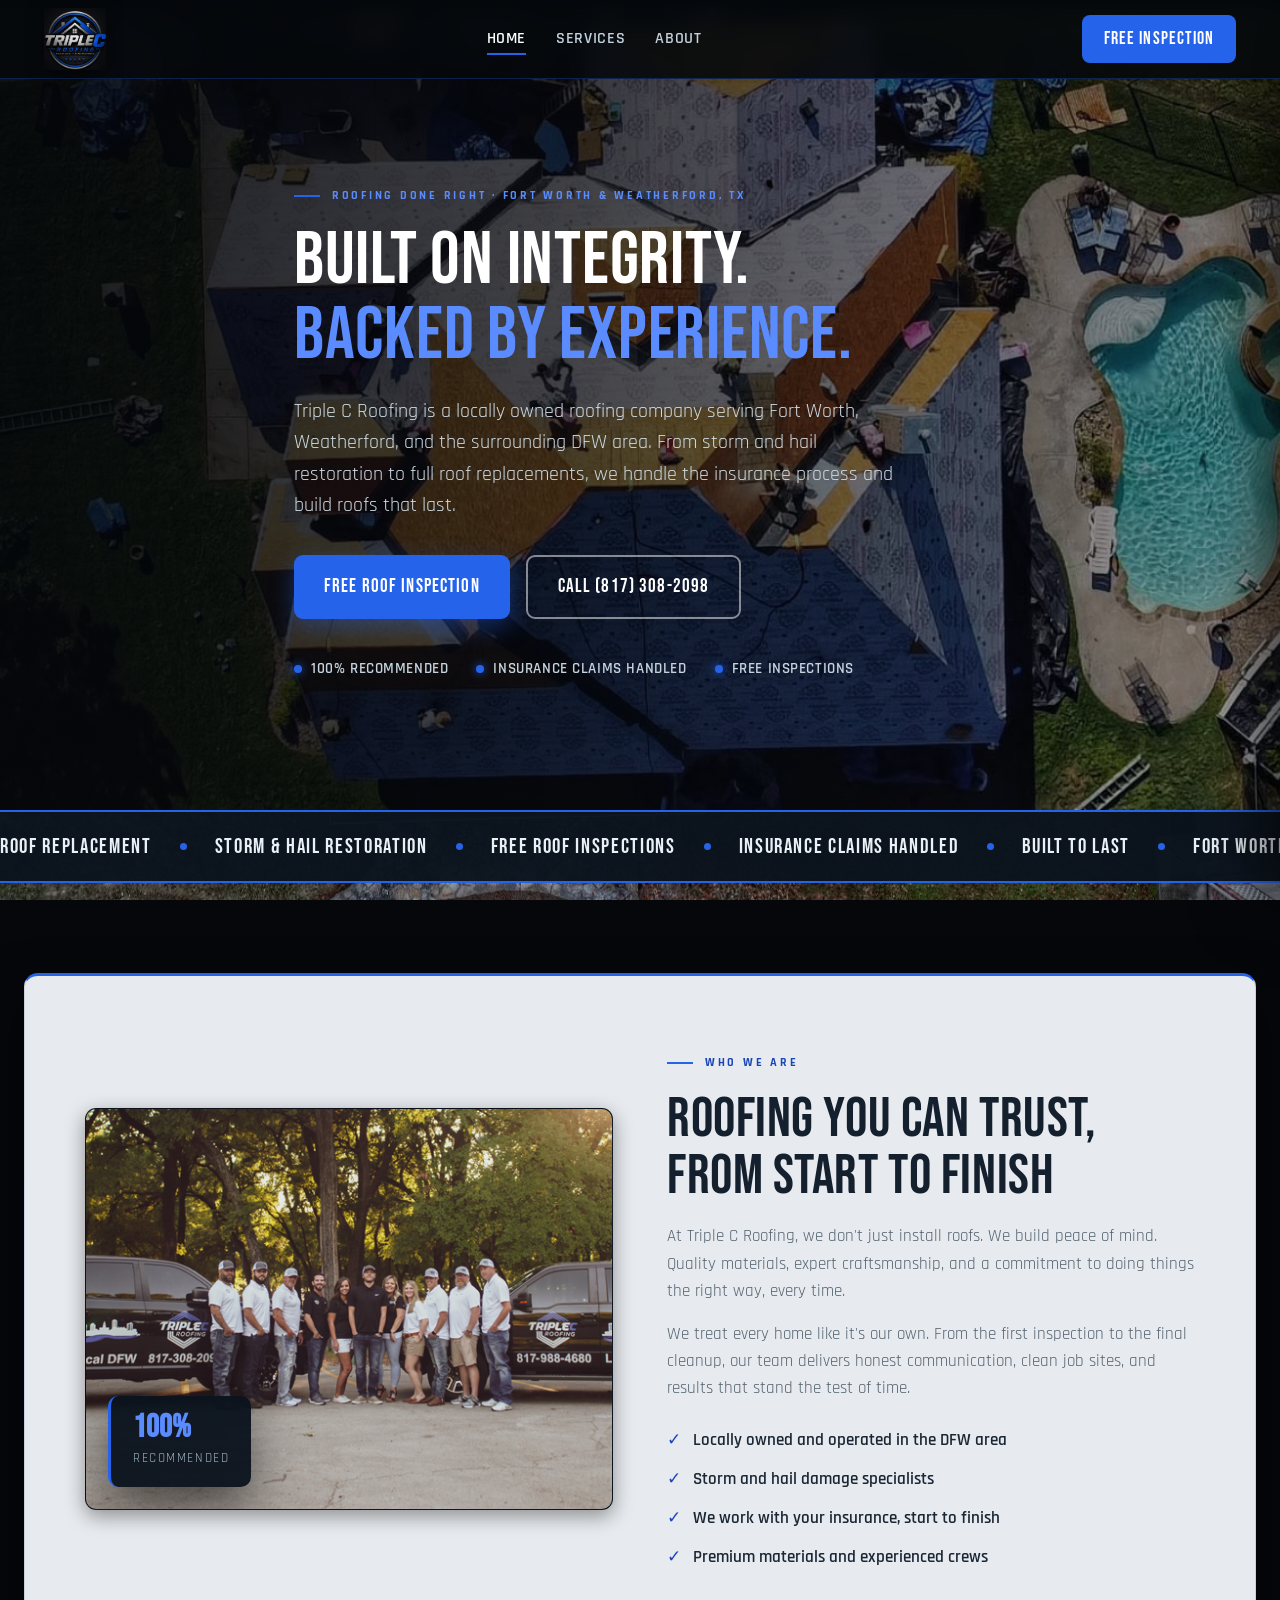
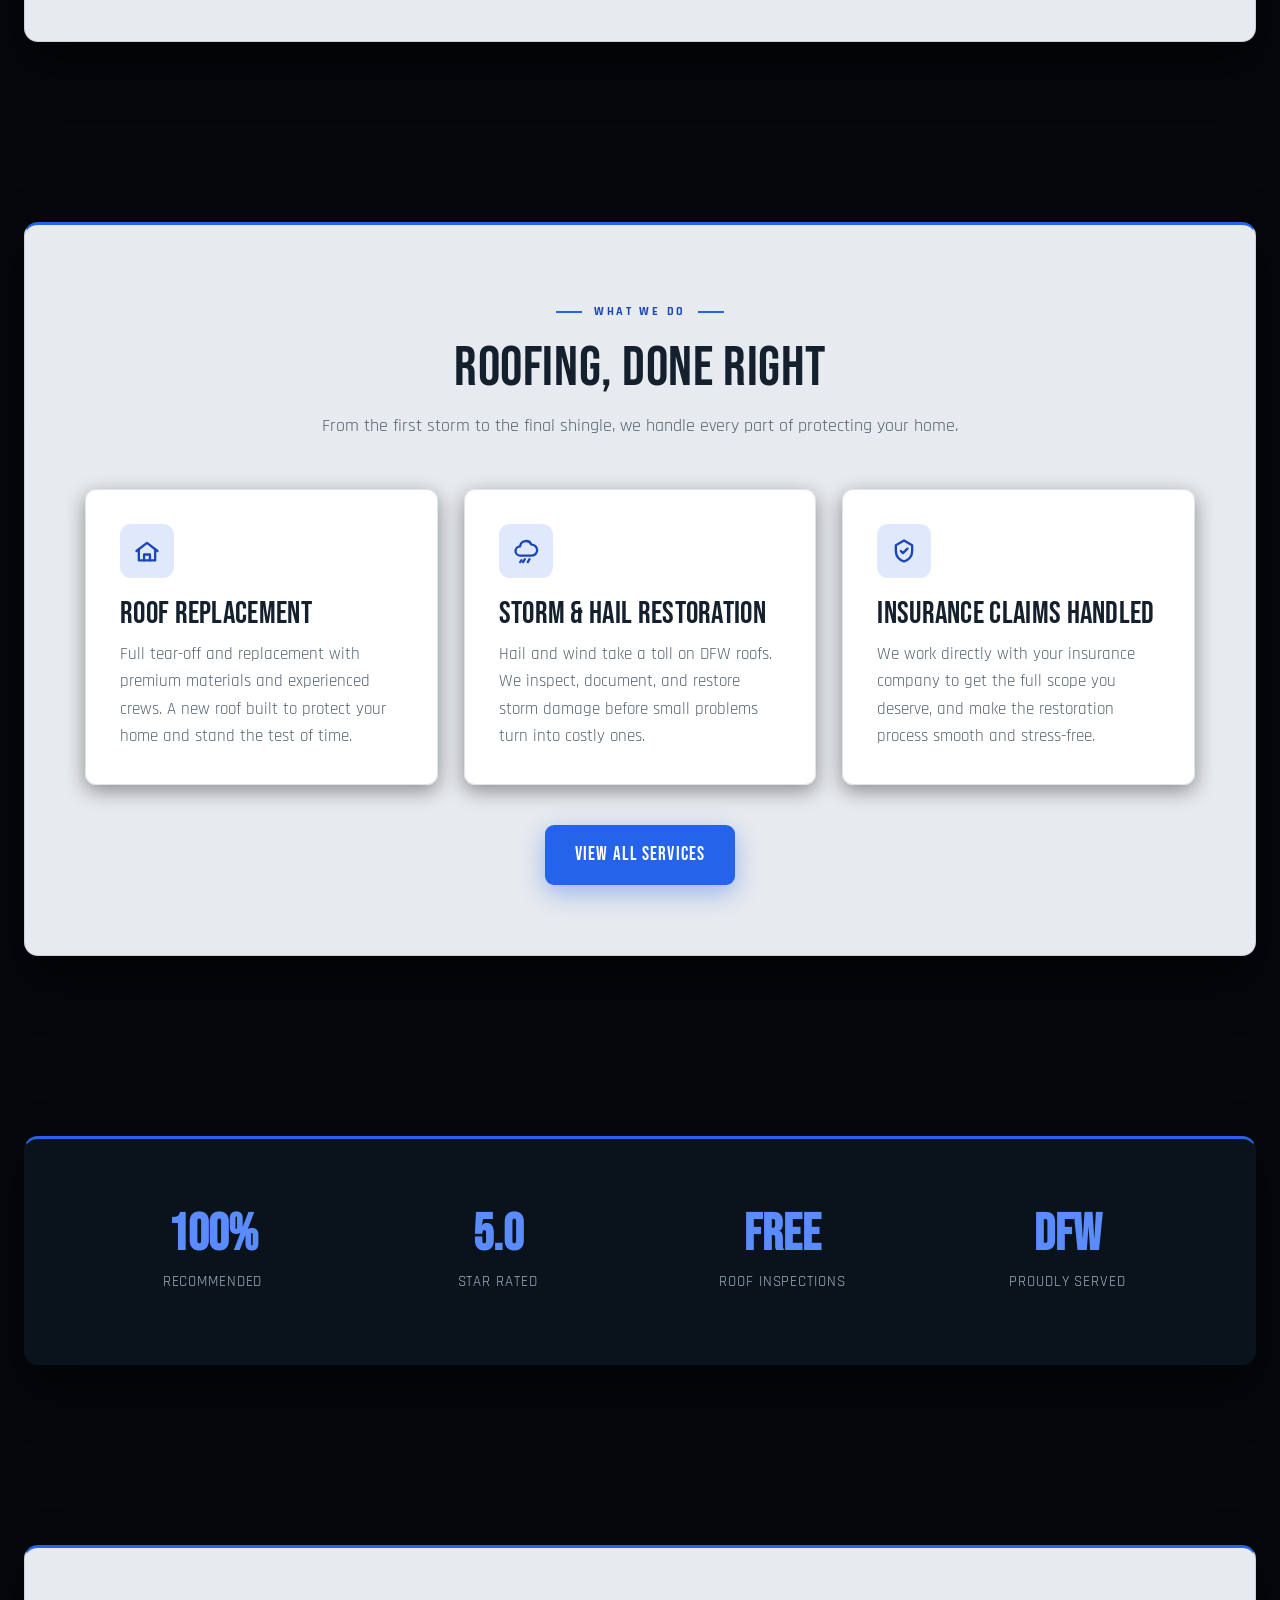
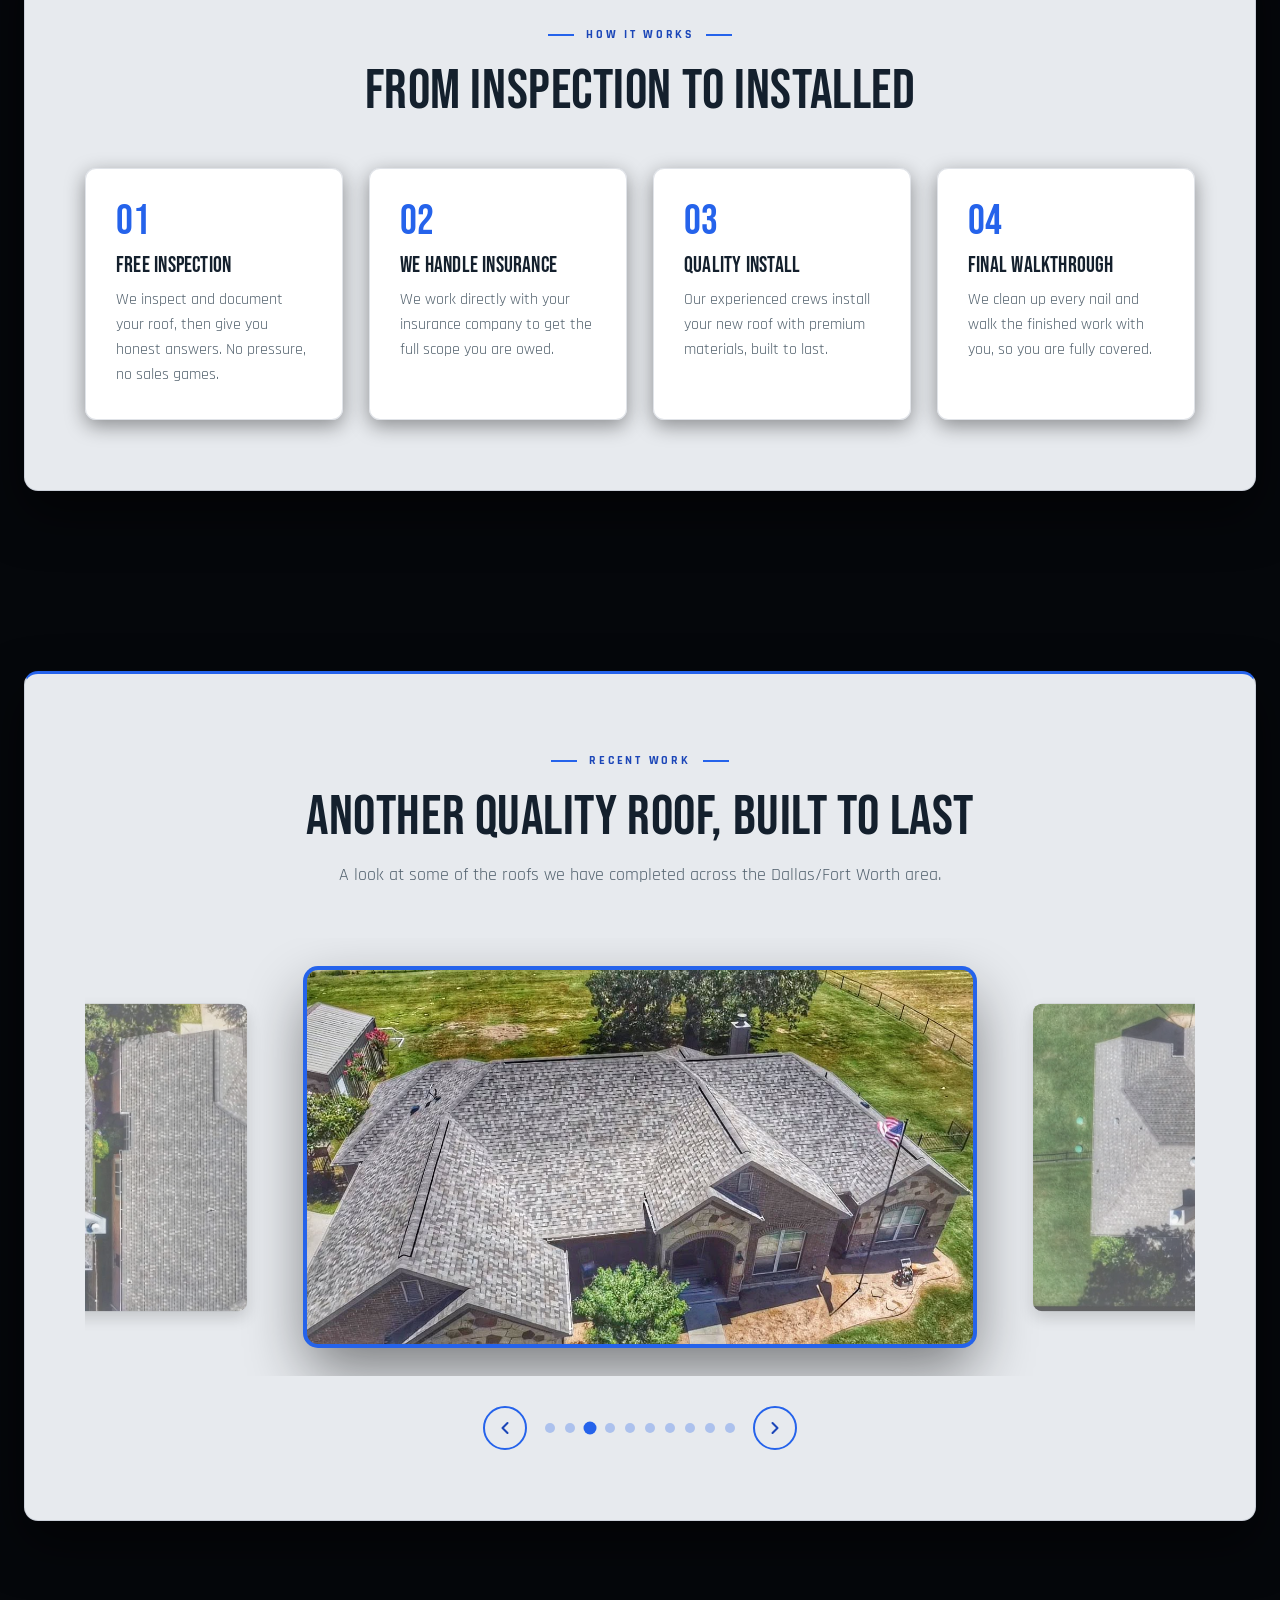
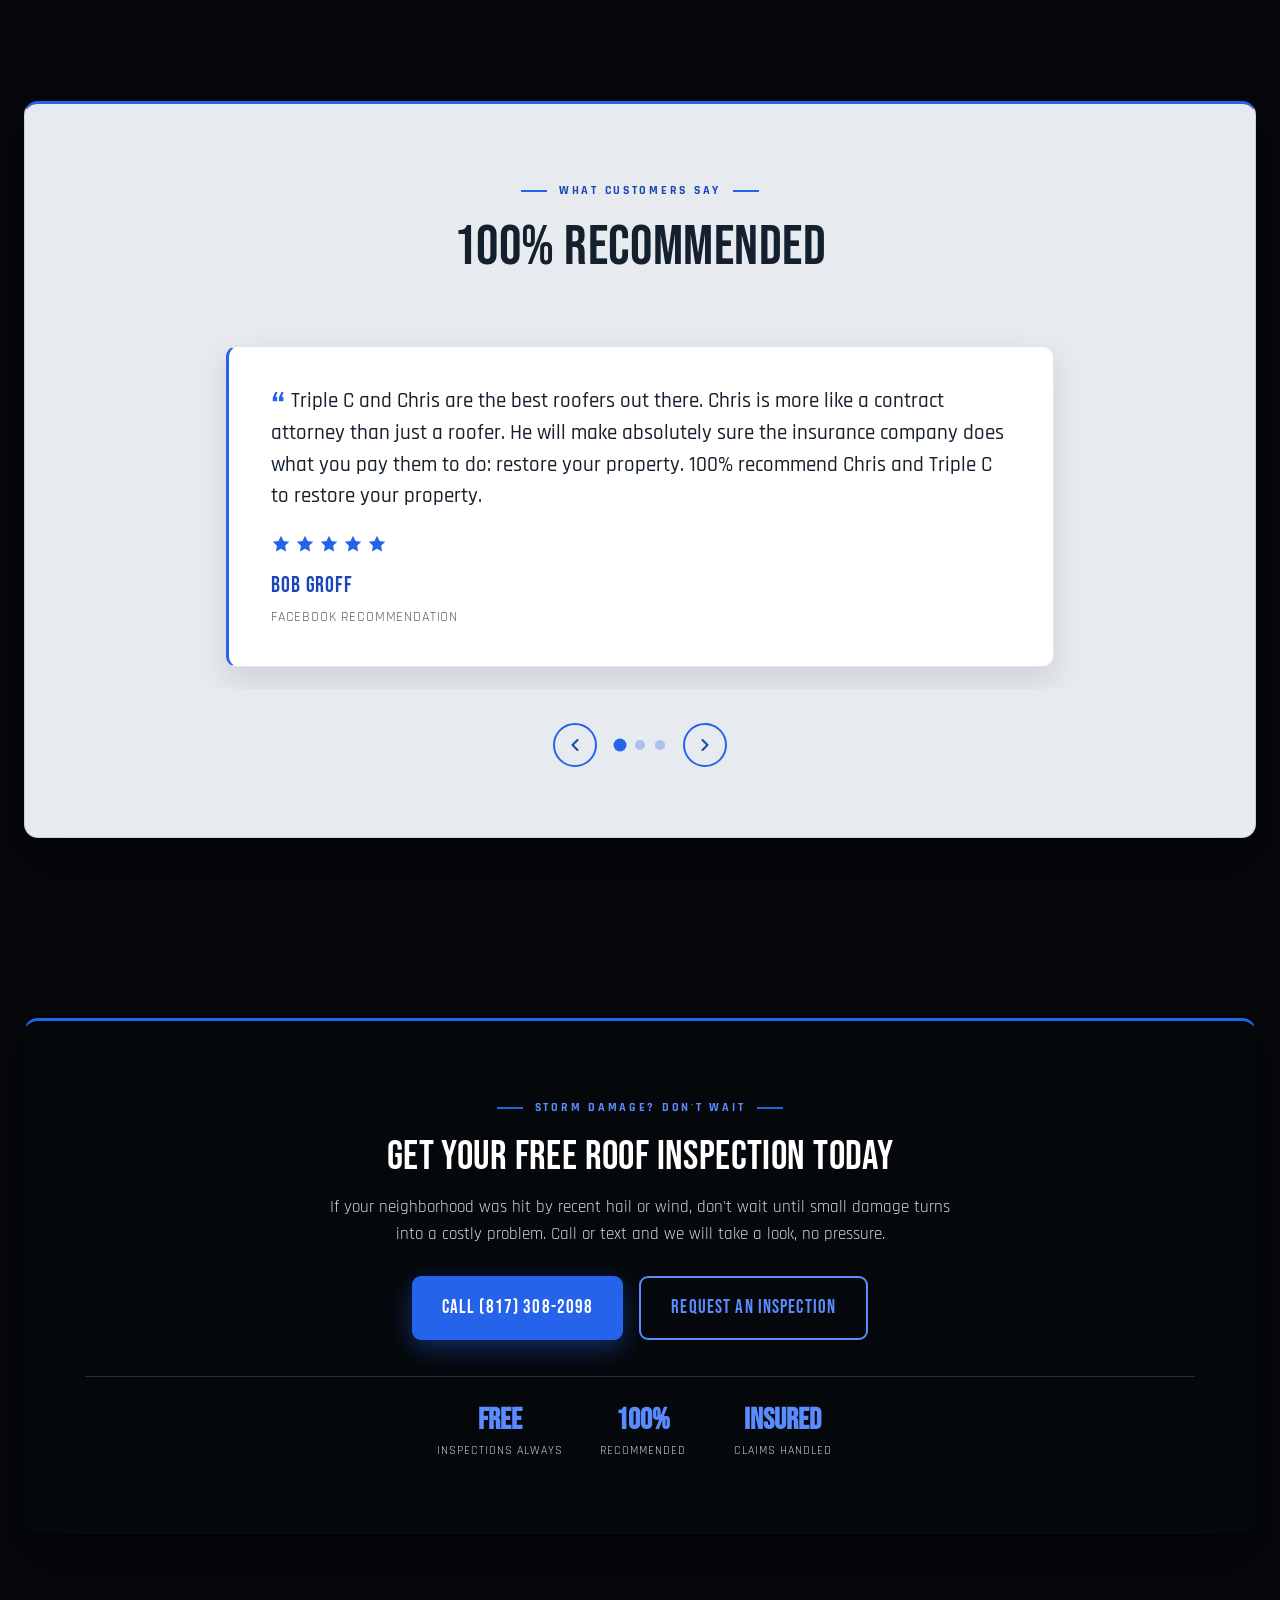
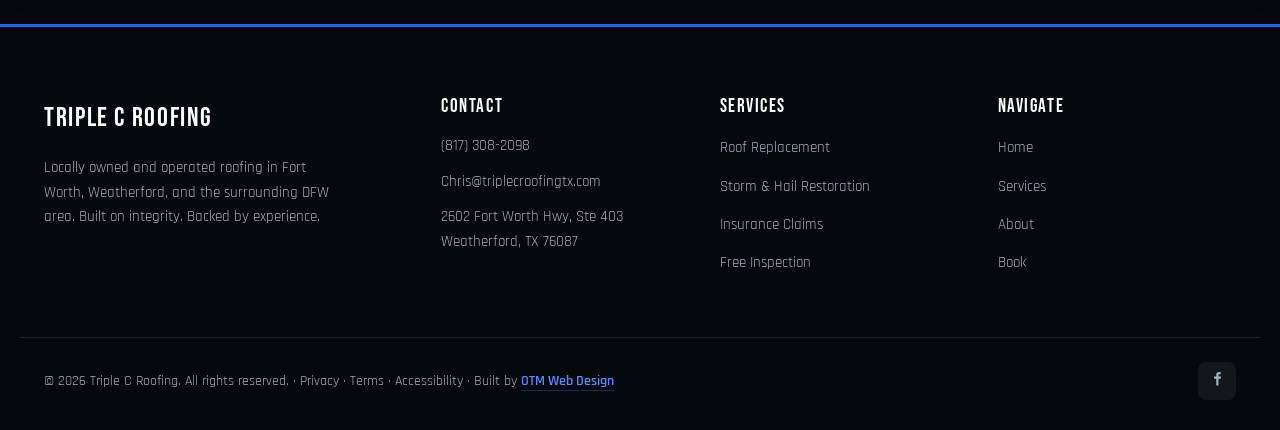
==== commit 94c3a6cc: "Add real photos: home hero, locked background, 10 gallery images Point the home hero at hero-main.jp" ====
--- a/index.html
+++ b/index.html
@@ -92,7 +92,7 @@
   </aside>
 
   <!-- HERO -->
-  <header class="hero" style="background-image:url('assets/hero-home.jpg')">
+  <header class="hero" style="background-image:url('assets/hero-main.jpg')">
     <div class="inner hero-content">
       <span class="eyebrow">Roofing Done Right &middot; Fort Worth &amp; Weatherford, TX</span>
       <h1>Built On Integrity. <span>Backed By Experience.</span></h1>
--- a/styles.css
+++ b/styles.css
@@ -138,7 +138,7 @@
 /* ============================================================
    NAV
    ============================================================ */
-.nav { position: fixed; top: 0; left: 0; right: 0; z-index: 100; background: rgba(5, 8, 12, 0.88); backdrop-filter: blur(10px); border-bottom: 1px solid rgba(var(--accent-rgb), 0.28); }
+.nav { position: fixed; top: 0; left: 0; right: 0; z-index: 300; background: rgba(5, 8, 12, 0.88); backdrop-filter: blur(10px); border-bottom: 1px solid rgba(var(--accent-rgb), 0.28); }
 .nav-inner { display: flex; align-items: center; justify-content: space-between; max-width: var(--container); margin: 0 auto; padding: 8px 24px; }
 .brand { display: flex; align-items: center; }
 .brand img { height: 62px; width: auto; filter: drop-shadow(0 2px 8px rgba(0, 0, 0, 0.6)); transition: transform 0.25s ease; }
